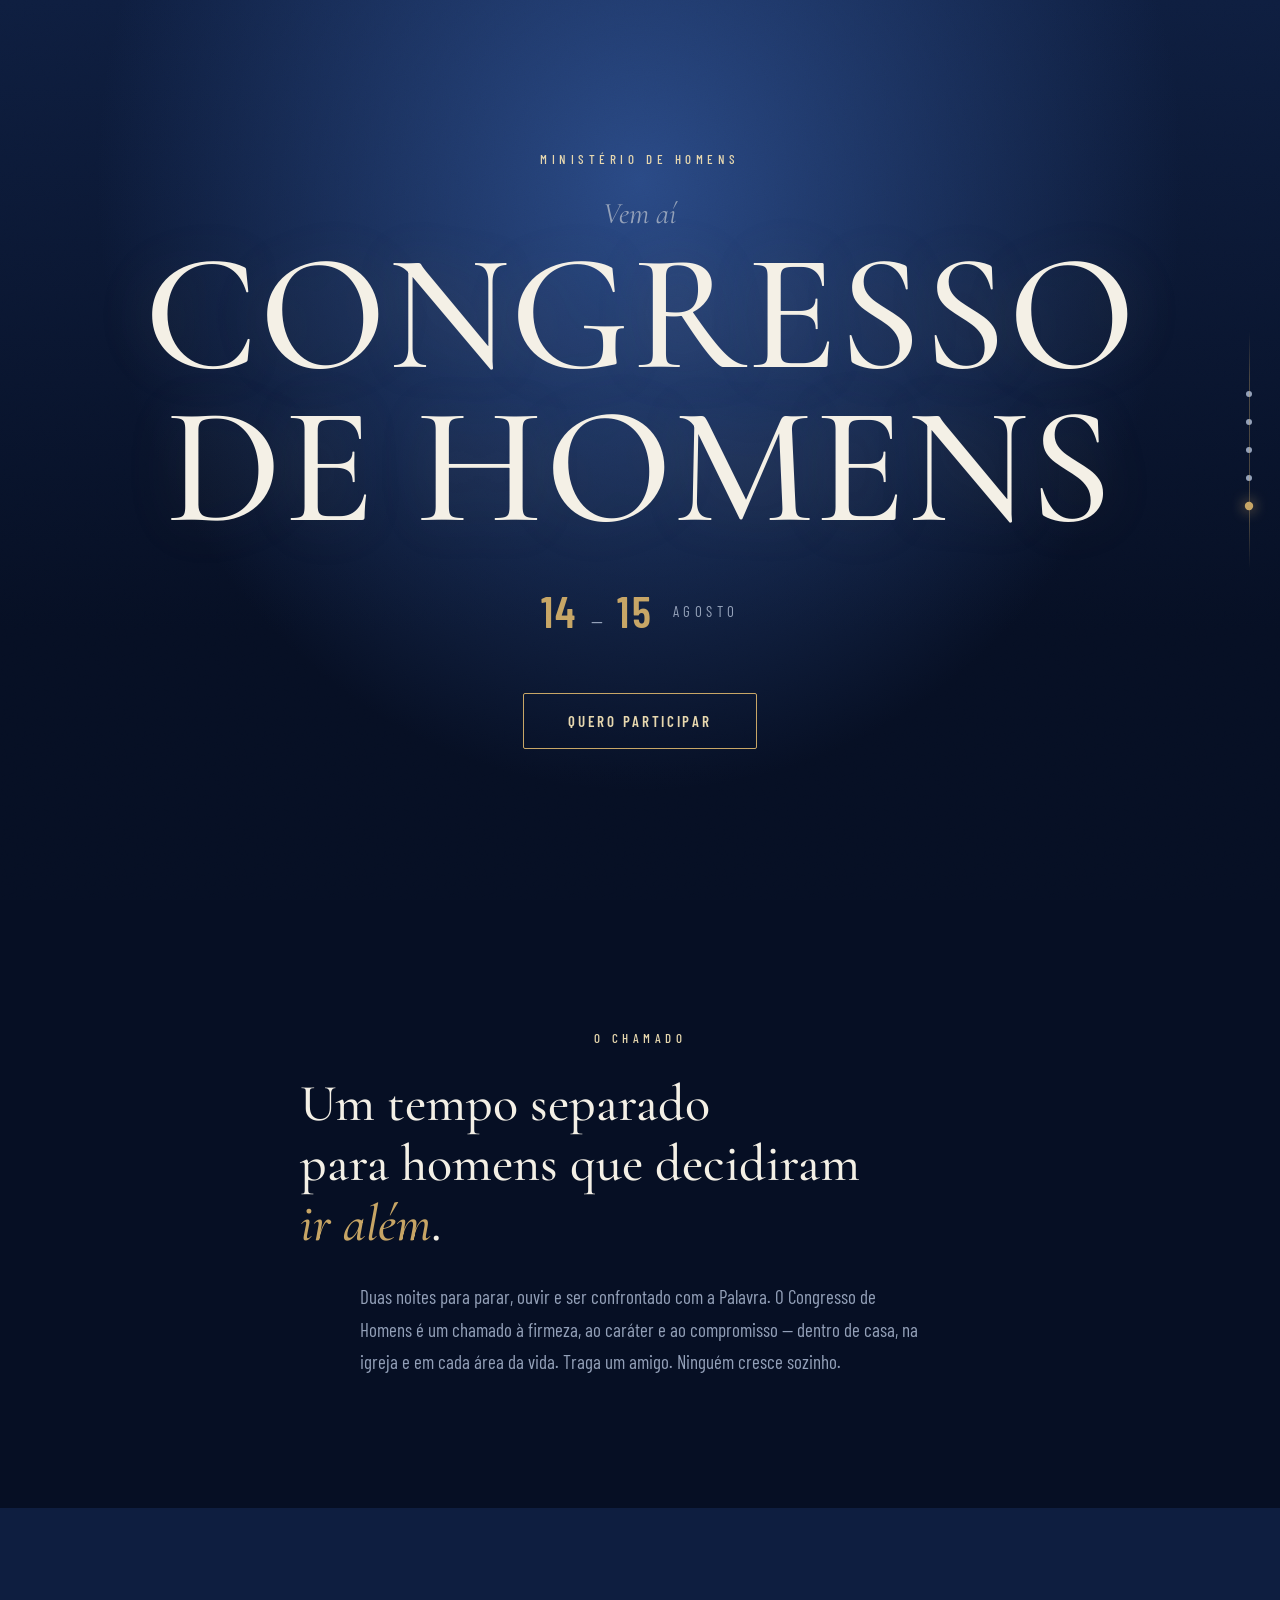
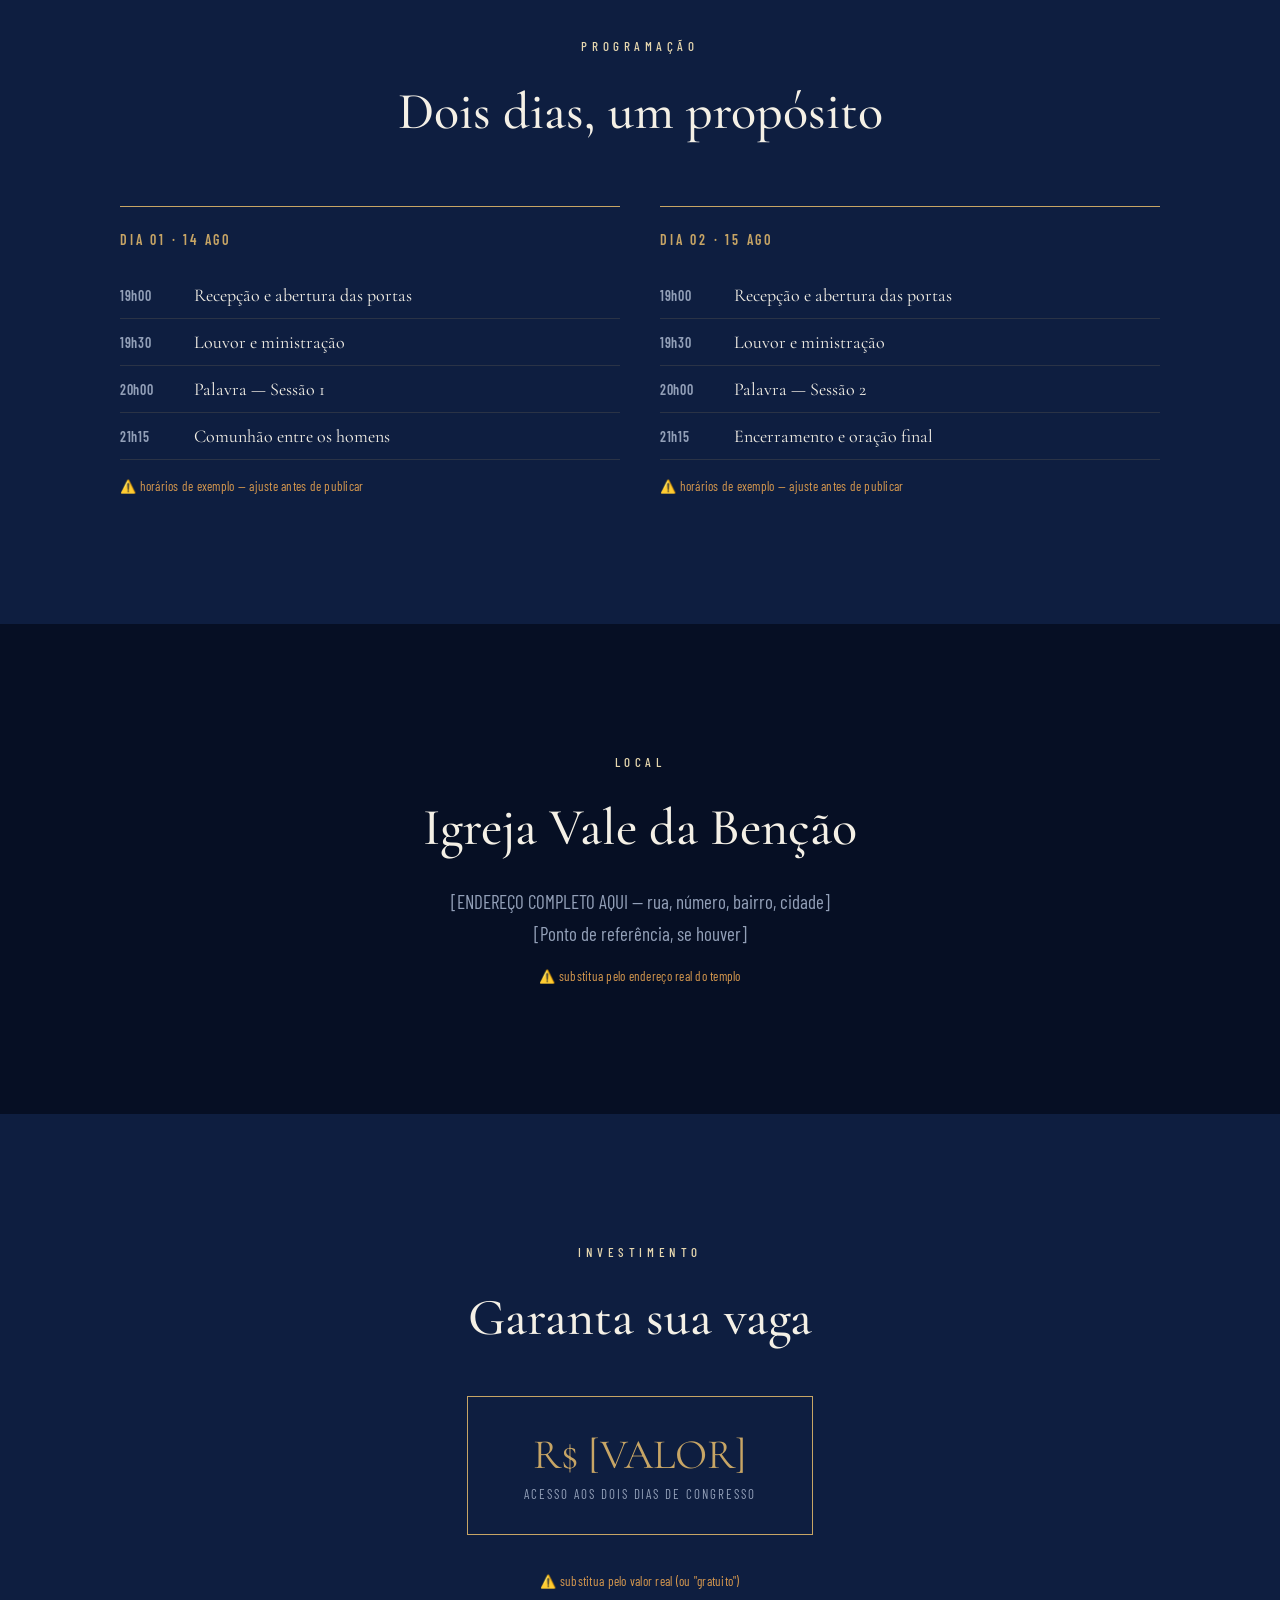
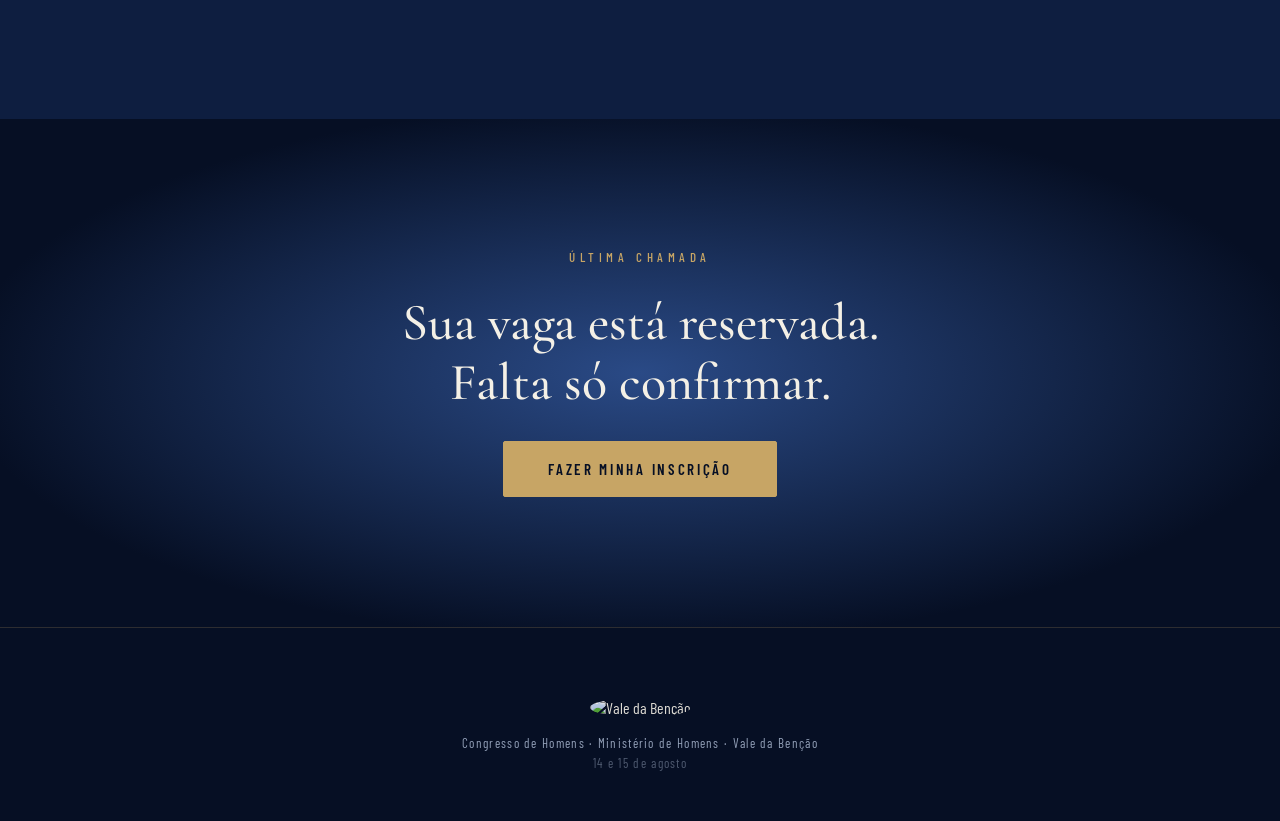
==== index.html @ 640300c9 "Add files via upload" ====
<!DOCTYPE html>
<html lang="pt-BR">
<head>
<meta charset="UTF-8">
<meta name="viewport" content="width=device-width, initial-scale=1.0">
<title>Congresso de Homens — 14 e 15 de agosto | Vale da Benção</title>
<meta name="description" content="Congresso de Homens do Ministério de Homens da Vale da Benção. 14 e 15 de agosto. Inscreva-se.">

<link rel="preconnect" href="https://fonts.googleapis.com">
<link rel="preconnect" href="https://fonts.gstatic.com" crossorigin>
<link href="https://fonts.googleapis.com/css2?family=Cormorant+Garamond:ital,wght@0,400;0,500;0,600;1,400&family=Barlow+Condensed:wght@400;500;600;700&display=swap" rel="stylesheet">

<link rel="stylesheet" href="styles.css">
</head>
<body>

<div class="grain"></div>
<div class="rail" aria-hidden="true">
  <span class="rail-line"></span>
  <span class="rail-dot" data-target="sobre"></span>
  <span class="rail-dot" data-target="programacao"></span>
  <span class="rail-dot" data-target="local"></span>
  <span class="rail-dot" data-target="investimento"></span>
  <span class="rail-dot" data-target="inscricao"></span>
</div>

<!-- HERO -->
<header class="hero" id="topo">
  <div class="hero-inner">
    <p class="eyebrow">Ministério de Homens</p>
    <p class="script">Vem aí</p>
    <h1 class="titan">CONGRESSO<br>DE HOMENS</h1>
    <div class="dateline">
      <span class="date-num">14</span>
      <span class="date-sep">—</span>
      <span class="date-num">15</span>
      <span class="date-month">AGOSTO</span>
    </div>
    <a href="#inscricao" class="btn-ghost">Quero participar</a>
  </div>
  <div class="hero-fade"></div>
</header>

<!-- SOBRE -->
<section class="section" id="sobre">
  <div class="wrap narrow">
    <p class="eyebrow center">O chamado</p>
    <h2 class="serif-h">Um tempo separado<br>para homens que decidiram<br><em>ir além</em>.</h2>
    <p class="lead">
      Duas noites para parar, ouvir e ser confrontado com a Palavra.
      O Congresso de Homens é um chamado à firmeza, ao caráter e ao
      compromisso — dentro de casa, na igreja e em cada área da vida.
      Traga um amigo. Ninguém cresce sozinho.
    </p>
  </div>
</section>

<!-- PROGRAMAÇÃO -->
<section class="section alt" id="programacao">
  <div class="wrap">
    <p class="eyebrow center">Programação</p>
    <h2 class="serif-h center">Dois dias, um propósito</h2>

    <div class="days">
      <div class="day-card">
        <span class="day-tag">DIA 01 · 14 AGO</span>
        <ul class="schedule">
          <li><span>19h00</span>Recepção e abertura das portas</li>
          <li><span>19h30</span>Louvor e ministração</li>
          <li><span>20h00</span>Palavra — Sessão 1</li>
          <li><span>21h15</span>Comunhão entre os homens</li>
        </ul>
        <p class="placeholder-flag">⚠️ horários de exemplo — ajuste antes de publicar</p>
      </div>

      <div class="day-card">
        <span class="day-tag">DIA 02 · 15 AGO</span>
        <ul class="schedule">
          <li><span>19h00</span>Recepção e abertura das portas</li>
          <li><span>19h30</span>Louvor e ministração</li>
          <li><span>20h00</span>Palavra — Sessão 2</li>
          <li><span>21h15</span>Encerramento e oração final</li>
        </ul>
        <p class="placeholder-flag">⚠️ horários de exemplo — ajuste antes de publicar</p>
      </div>
    </div>
  </div>
</section>

<!-- LOCAL -->
<section class="section" id="local">
  <div class="wrap narrow center">
    <p class="eyebrow center">Local</p>
    <h2 class="serif-h center">Igreja Vale da Benção</h2>
    <p class="lead center">
      [ENDEREÇO COMPLETO AQUI — rua, número, bairro, cidade]<br>
      [Ponto de referência, se houver]
    </p>
    <p class="placeholder-flag center">⚠️ substitua pelo endereço real do templo</p>
  </div>
</section>

<!-- INVESTIMENTO -->
<section class="section alt" id="investimento">
  <div class="wrap narrow center">
    <p class="eyebrow center">Investimento</p>
    <h2 class="serif-h center">Garanta sua vaga</h2>
    <div class="price-card">
      <span class="price">R$ [VALOR]</span>
      <span class="price-note">acesso aos dois dias de congresso</span>
    </div>
    <p class="placeholder-flag center">⚠️ substitua pelo valor real (ou "gratuito")</p>
  </div>
</section>

<!-- INSCRIÇÃO -->
<section class="section cta" id="inscricao">
  <div class="wrap narrow center">
    <p class="eyebrow center light">Última chamada</p>
    <h2 class="serif-h light center">Sua vaga está reservada.<br>Falta só confirmar.</h2>
    <a href="https://docs.google.com/forms/d/e/1FAIpQLScHVY5ME49cY6dJVmEoPDkvX3H0ZvLc5FKTRYEWY2azGnG7mQ/viewform"
       target="_blank" rel="noopener" class="btn-solid">
      Fazer minha inscrição
    </a>
  </div>
</section>

<footer class="footer">
  <img src="assets/logo-capa.jpg" alt="Vale da Benção" class="footer-logo">
  <p>Congresso de Homens · Ministério de Homens · Vale da Benção</p>
  <p class="muted">14 e 15 de agosto</p>
</footer>

<script src="script.js"></script>
</body>
</html>
---- styles.css ----
:root {
  --navy-deep: #060f24;
  --navy-mid: #0e1e40;
  --navy-light: #16305c;
  --navy-glow: #2a4a86;
  --gold: #c7a565;
  --gold-soft: #e6d7ae;
  --paper: #f4f0e6;
  --steel: #93a0b8;
  --serif: 'Cormorant Garamond', serif;
  --sans: 'Barlow Condensed', sans-serif;
}

* { margin: 0; padding: 0; box-sizing: border-box; }

html { scroll-behavior: smooth; }

body {
  background: var(--navy-deep);
  color: var(--paper);
  font-family: var(--sans);
  overflow-x: hidden;
}

/* film grain overlay, matches the brand poster texture */
.grain {
  position: fixed;
  inset: 0;
  pointer-events: none;
  z-index: 50;
  opacity: 0.05;
  background-image: url("data:image/svg+xml,%3Csvg xmlns='http://www.w3.org/2000/svg' width='120' height='120'%3E%3Cfilter id='n'%3E%3CfeTurbulence type='fractalNoise' baseFrequency='0.9' numOctaves='2' stitchTiles='stitch'/%3E%3C/filter%3E%3Crect width='100%25' height='100%25' filter='url(%23n)'/%3E%3C/svg%3E");
  mix-blend-mode: overlay;
}

/* signature element: the gold rail — a thread that runs the length of the
   page, marking each stop the way a program marks a night's events */
.rail {
  position: fixed;
  right: 28px;
  top: 50%;
  transform: translateY(-50%);
  z-index: 40;
  display: flex;
  flex-direction: column;
  align-items: center;
  gap: 22px;
}
.rail-line {
  position: absolute;
  top: -60px;
  bottom: -60px;
  width: 1px;
  background: linear-gradient(to bottom, transparent, var(--gold) 20%, var(--gold) 80%, transparent);
  opacity: 0.35;
}
.rail-dot {
  width: 6px;
  height: 6px;
  border-radius: 50%;
  background: var(--steel);
  cursor: pointer;
  transition: all .4s ease;
}
.rail-dot:hover, .rail-dot.active {
  background: var(--gold);
  box-shadow: 0 0 10px var(--gold);
  transform: scale(1.4);
}
@media (max-width: 720px) { .rail { display: none; } }

/* ---------- HERO ---------- */
.hero {
  min-height: 100svh;
  display: flex;
  align-items: center;
  justify-content: center;
  text-align: center;
  position: relative;
  background:
    radial-gradient(ellipse at 50% 20%, var(--navy-glow) 0%, transparent 60%),
    linear-gradient(180deg, var(--navy-mid) 0%, var(--navy-deep) 70%);
}
.hero-inner { position: relative; z-index: 2; padding: 0 24px; }

.eyebrow {
  font-family: var(--sans);
  font-weight: 500;
  font-size: 13px;
  letter-spacing: 0.35em;
  text-transform: uppercase;
  color: var(--gold-soft);
  margin-bottom: 28px;
}
.eyebrow.center { text-align: center; }
.eyebrow.light { color: var(--gold); }

.script {
  font-family: var(--serif);
  font-style: italic;
  font-weight: 400;
  font-size: clamp(22px, 3vw, 30px);
  color: var(--steel);
  margin-bottom: 6px;
}

.titan {
  font-family: var(--serif);
  font-weight: 500;
  font-size: clamp(56px, 13vw, 168px);
  line-height: 0.92;
  letter-spacing: 0.01em;
  color: var(--paper);
  text-shadow: 0 0 60px rgba(199,165,101,0.15);
  margin-bottom: 40px;
}

.dateline {
  display: flex;
  align-items: baseline;
  justify-content: center;
  gap: 14px;
  margin-bottom: 56px;
  font-family: var(--sans);
}
.date-num {
  font-size: clamp(30px, 5vw, 44px);
  font-weight: 600;
  color: var(--gold);
  letter-spacing: 0.05em;
}
.date-sep { color: var(--steel); font-size: 20px; }
.date-month {
  font-size: 15px;
  letter-spacing: 0.3em;
  color: var(--steel);
  margin-left: 6px;
  align-self: center;
}

.btn-ghost, .btn-solid {
  display: inline-block;
  font-family: var(--sans);
  font-weight: 600;
  font-size: 15px;
  letter-spacing: 0.18em;
  text-transform: uppercase;
  text-decoration: none;
  padding: 18px 44px;
  border-radius: 2px;
  transition: all .35s ease;
}
.btn-ghost {
  color: var(--gold-soft);
  border: 1px solid var(--gold);
  background: transparent;
}
.btn-ghost:hover { background: var(--gold); color: var(--navy-deep); }

.btn-solid {
  background: var(--gold);
  color: var(--navy-deep);
  border: 1px solid var(--gold);
}
.btn-solid:hover {
  background: transparent;
  color: var(--gold-soft);
}

.hero-fade {
  position: absolute;
  bottom: 0; left: 0; right: 0;
  height: 140px;
  background: linear-gradient(to bottom, transparent, var(--navy-deep));
}

/* ---------- SECTIONS ---------- */
.section {
  padding: 130px 24px;
  position: relative;
}
.section.alt { background: var(--navy-mid); }

.wrap { max-width: 1040px; margin: 0 auto; }
.wrap.narrow { max-width: 680px; }
.center { text-align: center; }

.serif-h {
  font-family: var(--serif);
  font-weight: 500;
  font-size: clamp(32px, 5vw, 52px);
  line-height: 1.15;
  margin-bottom: 28px;
  color: var(--paper);
}
.serif-h em { color: var(--gold); font-style: italic; }
.serif-h.light { color: var(--paper); }

.lead {
  font-family: var(--sans);
  font-weight: 400;
  font-size: 19px;
  line-height: 1.7;
  color: var(--steel);
  max-width: 560px;
  margin: 0 auto;
}

/* schedule / days */
.days {
  display: grid;
  grid-template-columns: 1fr 1fr;
  gap: 40px;
  margin-top: 64px;
}
@media (max-width: 720px) { .days { grid-template-columns: 1fr; } }

.day-card {
  border-top: 1px solid var(--gold);
  padding-top: 24px;
}
.day-tag {
  font-family: var(--sans);
  font-weight: 600;
  font-size: 14px;
  letter-spacing: 0.2em;
  color: var(--gold);
  display: block;
  margin-bottom: 24px;
}
.schedule { list-style: none; }
.schedule li {
  display: flex;
  gap: 18px;
  font-family: var(--serif);
  font-size: 18px;
  color: var(--paper);
  padding: 12px 0;
  border-bottom: 1px solid rgba(199,165,101,0.15);
}
.schedule li span {
  font-family: var(--sans);
  font-weight: 600;
  color: var(--steel);
  min-width: 56px;
  font-size: 14px;
  letter-spacing: 0.05em;
  padding-top: 3px;
}

.placeholder-flag {
  font-family: var(--sans);
  font-size: 13px;
  color: #d99a4e;
  margin-top: 18px;
  letter-spacing: 0.02em;
}

/* investimento */
.price-card {
  display: inline-flex;
  flex-direction: column;
  align-items: center;
  gap: 6px;
  margin: 20px 0;
  padding: 32px 56px;
  border: 1px solid var(--gold);
}
.price {
  font-family: var(--serif);
  font-size: 42px;
  color: var(--gold);
}
.price-note {
  font-family: var(--sans);
  font-size: 13px;
  letter-spacing: 0.15em;
  text-transform: uppercase;
  color: var(--steel);
}

/* cta */
.section.cta {
  background: radial-gradient(ellipse at 50% 50%, var(--navy-glow) 0%, var(--navy-deep) 75%);
}

/* footer */
.footer {
  text-align: center;
  padding: 70px 24px 50px;
  background: var(--navy-deep);
  border-top: 1px solid rgba(199,165,101,0.2);
}
.footer-logo {
  width: 46px;
  height: 46px;
  object-fit: cover;
  border-radius: 50%;
  margin-bottom: 18px;
  opacity: 0.9;
}
.footer p {
  font-family: var(--sans);
  font-size: 13px;
  letter-spacing: 0.1em;
  color: var(--steel);
}
.footer .muted { color: #4f5a70; margin-top: 4px; }

/* reduced motion */
@media (prefers-reduced-motion: reduce) {
  html { scroll-behavior: auto; }
}
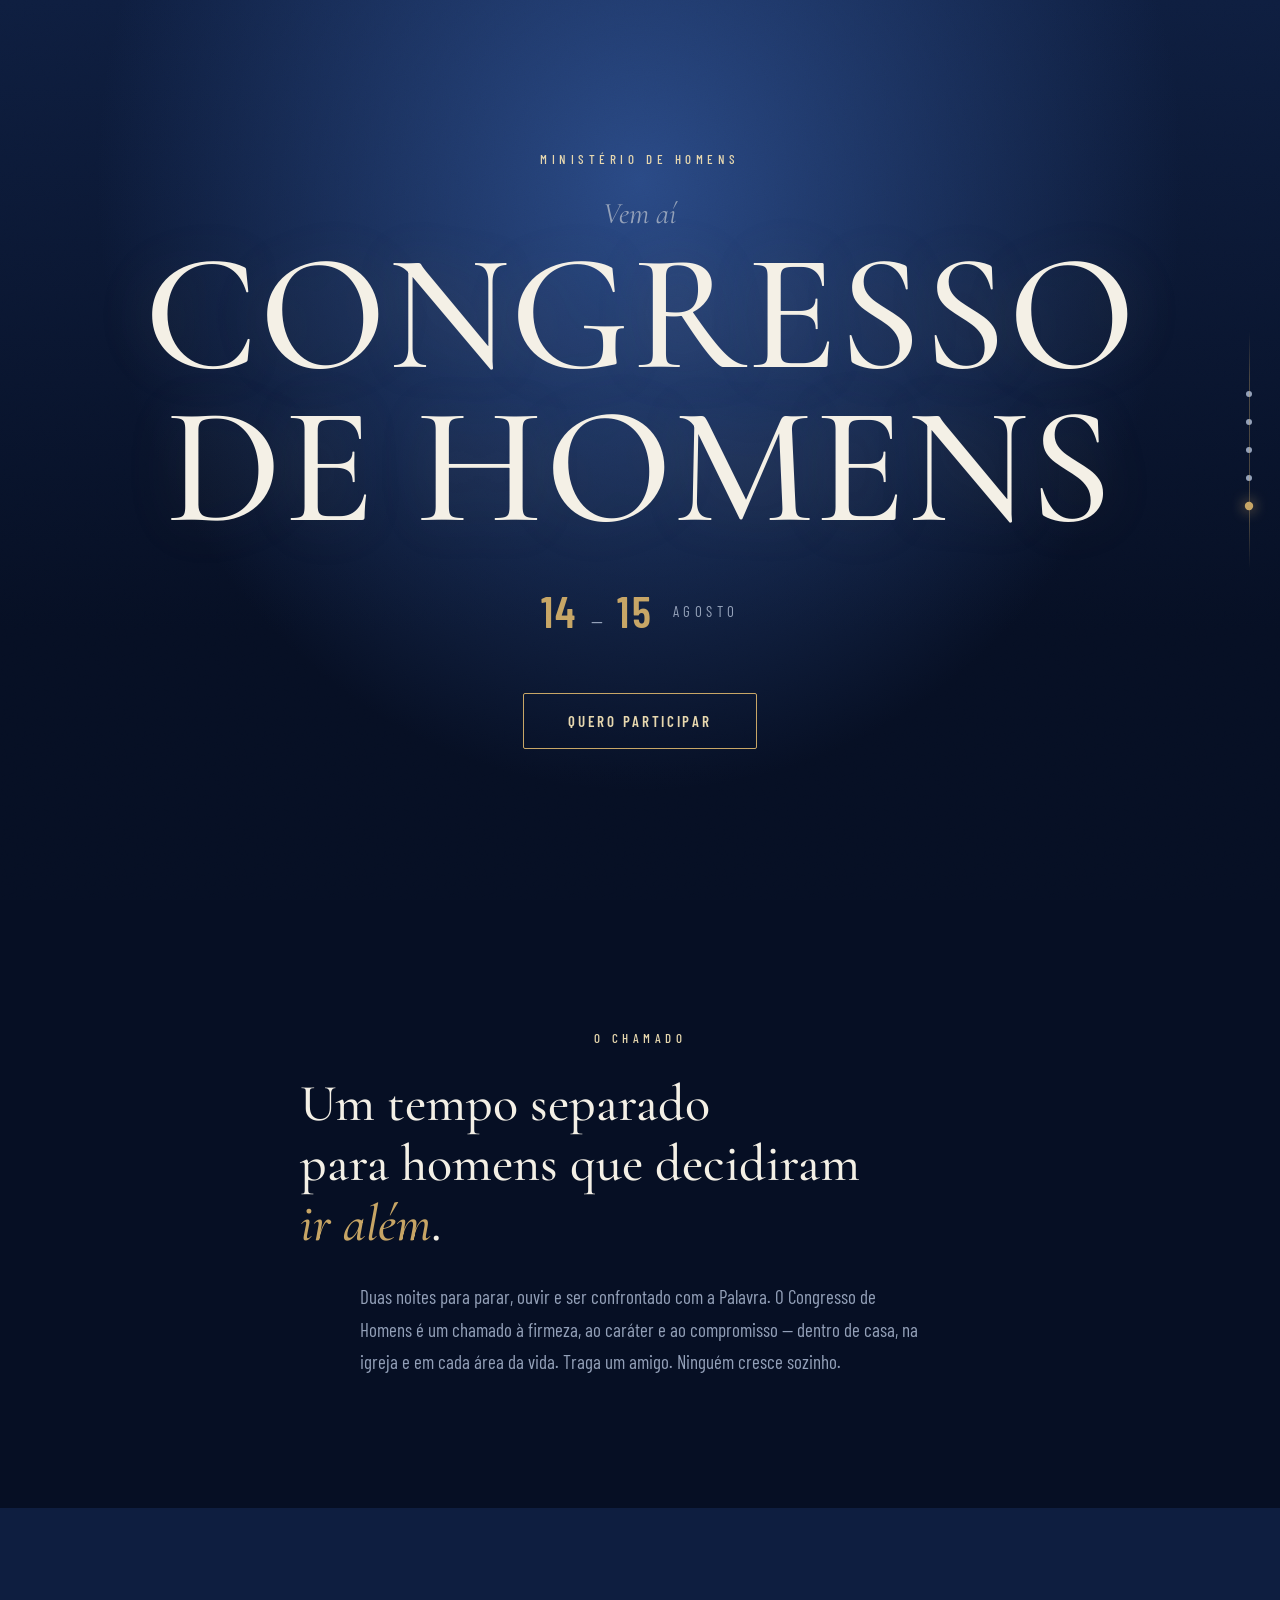
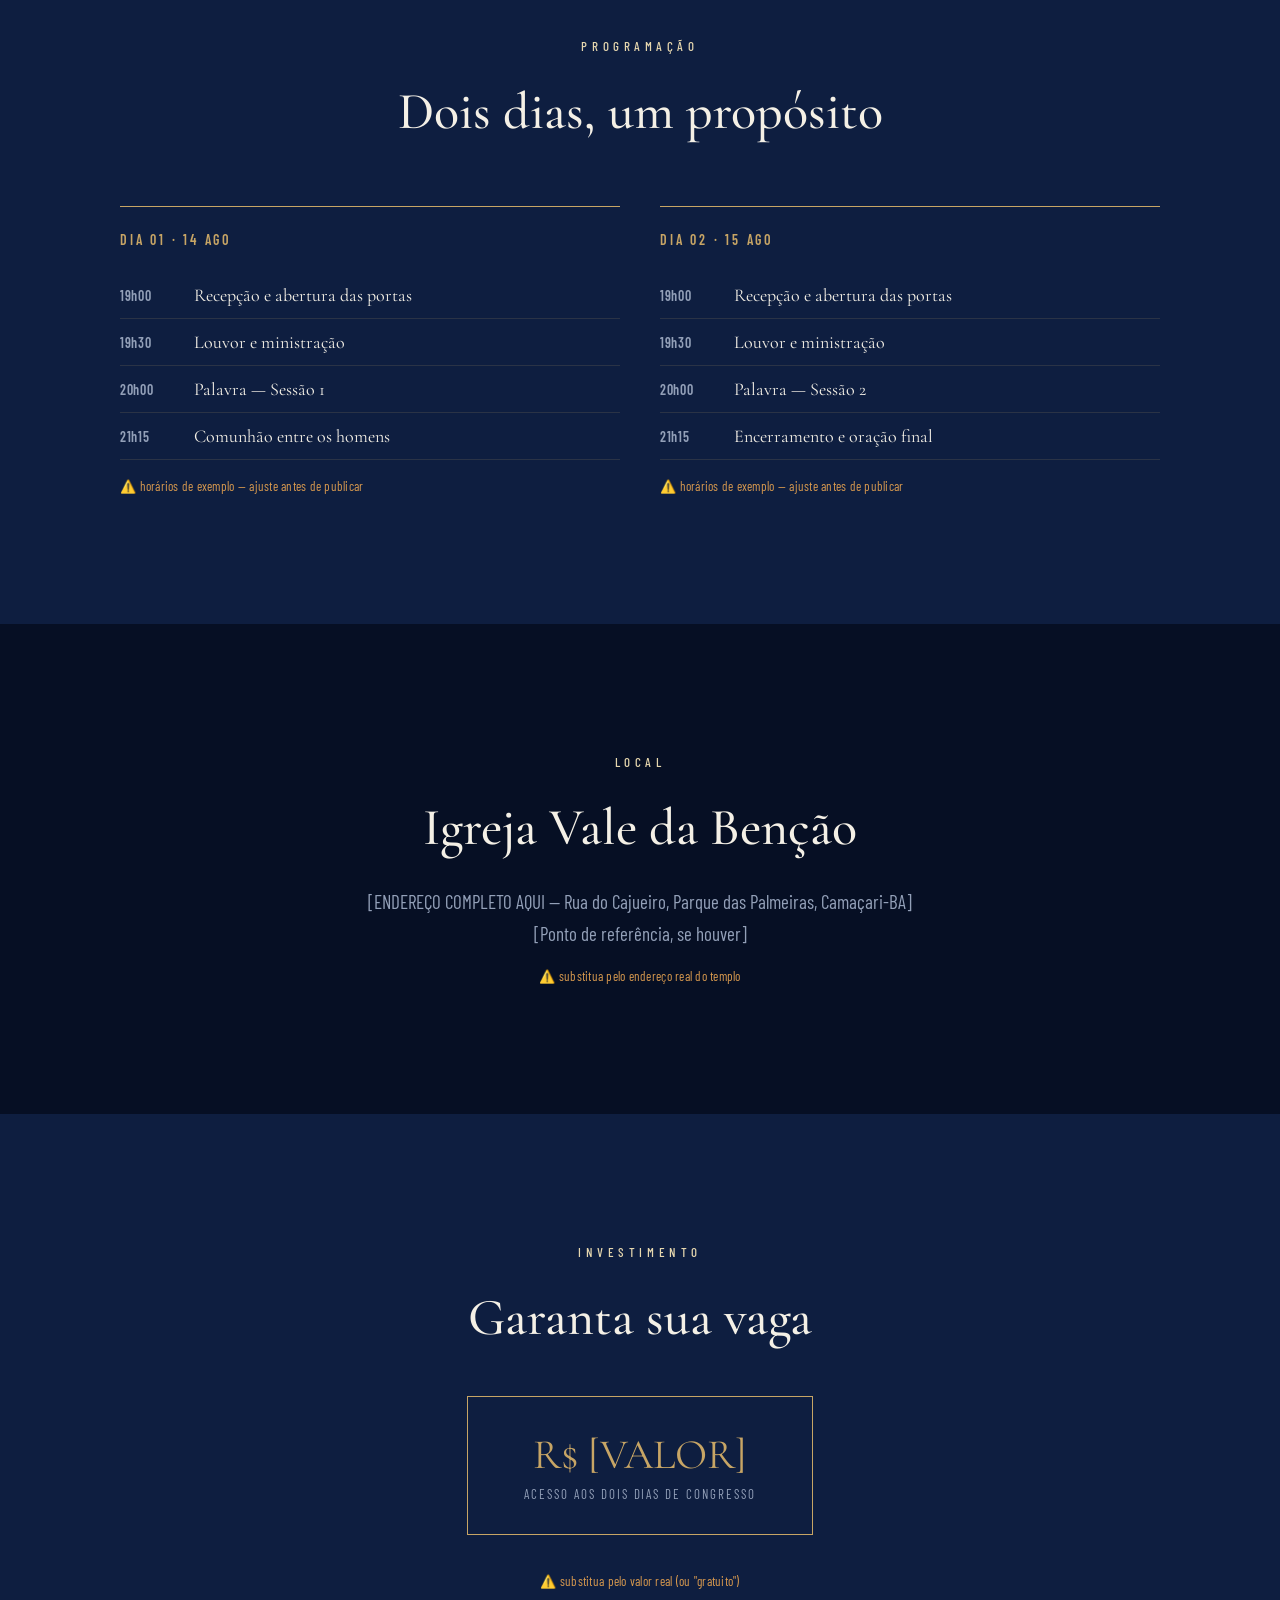
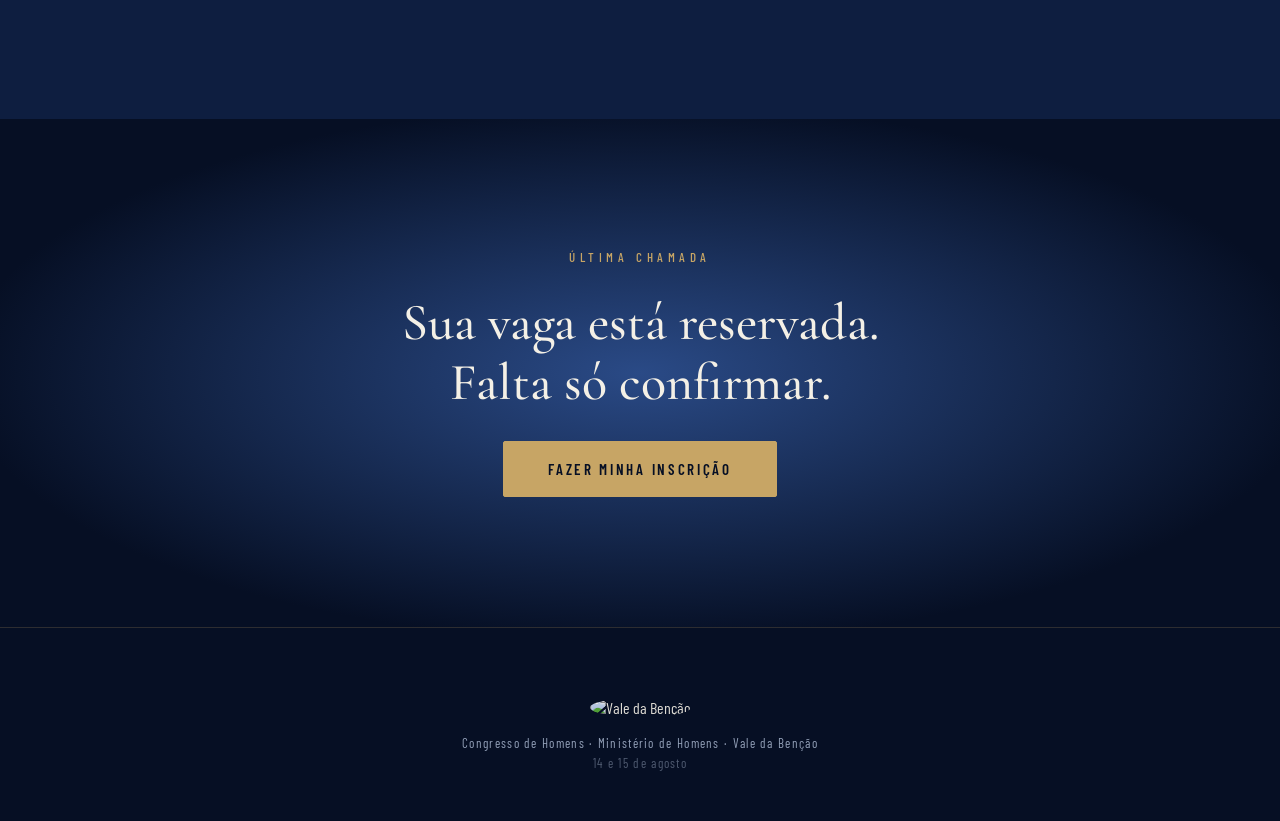
==== commit 52ed1370: "Replace placeholder address with actual location" ====
--- a/index.html
+++ b/index.html
@@ -93,7 +93,7 @@
     <p class="eyebrow center">Local</p>
     <h2 class="serif-h center">Igreja Vale da Benção</h2>
     <p class="lead center">
-      [ENDEREÇO COMPLETO AQUI — rua, número, bairro, cidade]<br>
+      [ENDEREÇO COMPLETO AQUI — Rua do Cajueiro, Parque das Palmeiras, Camaçari-BA]<br>
       [Ponto de referência, se houver]
     </p>
     <p class="placeholder-flag center">⚠️ substitua pelo endereço real do templo</p>
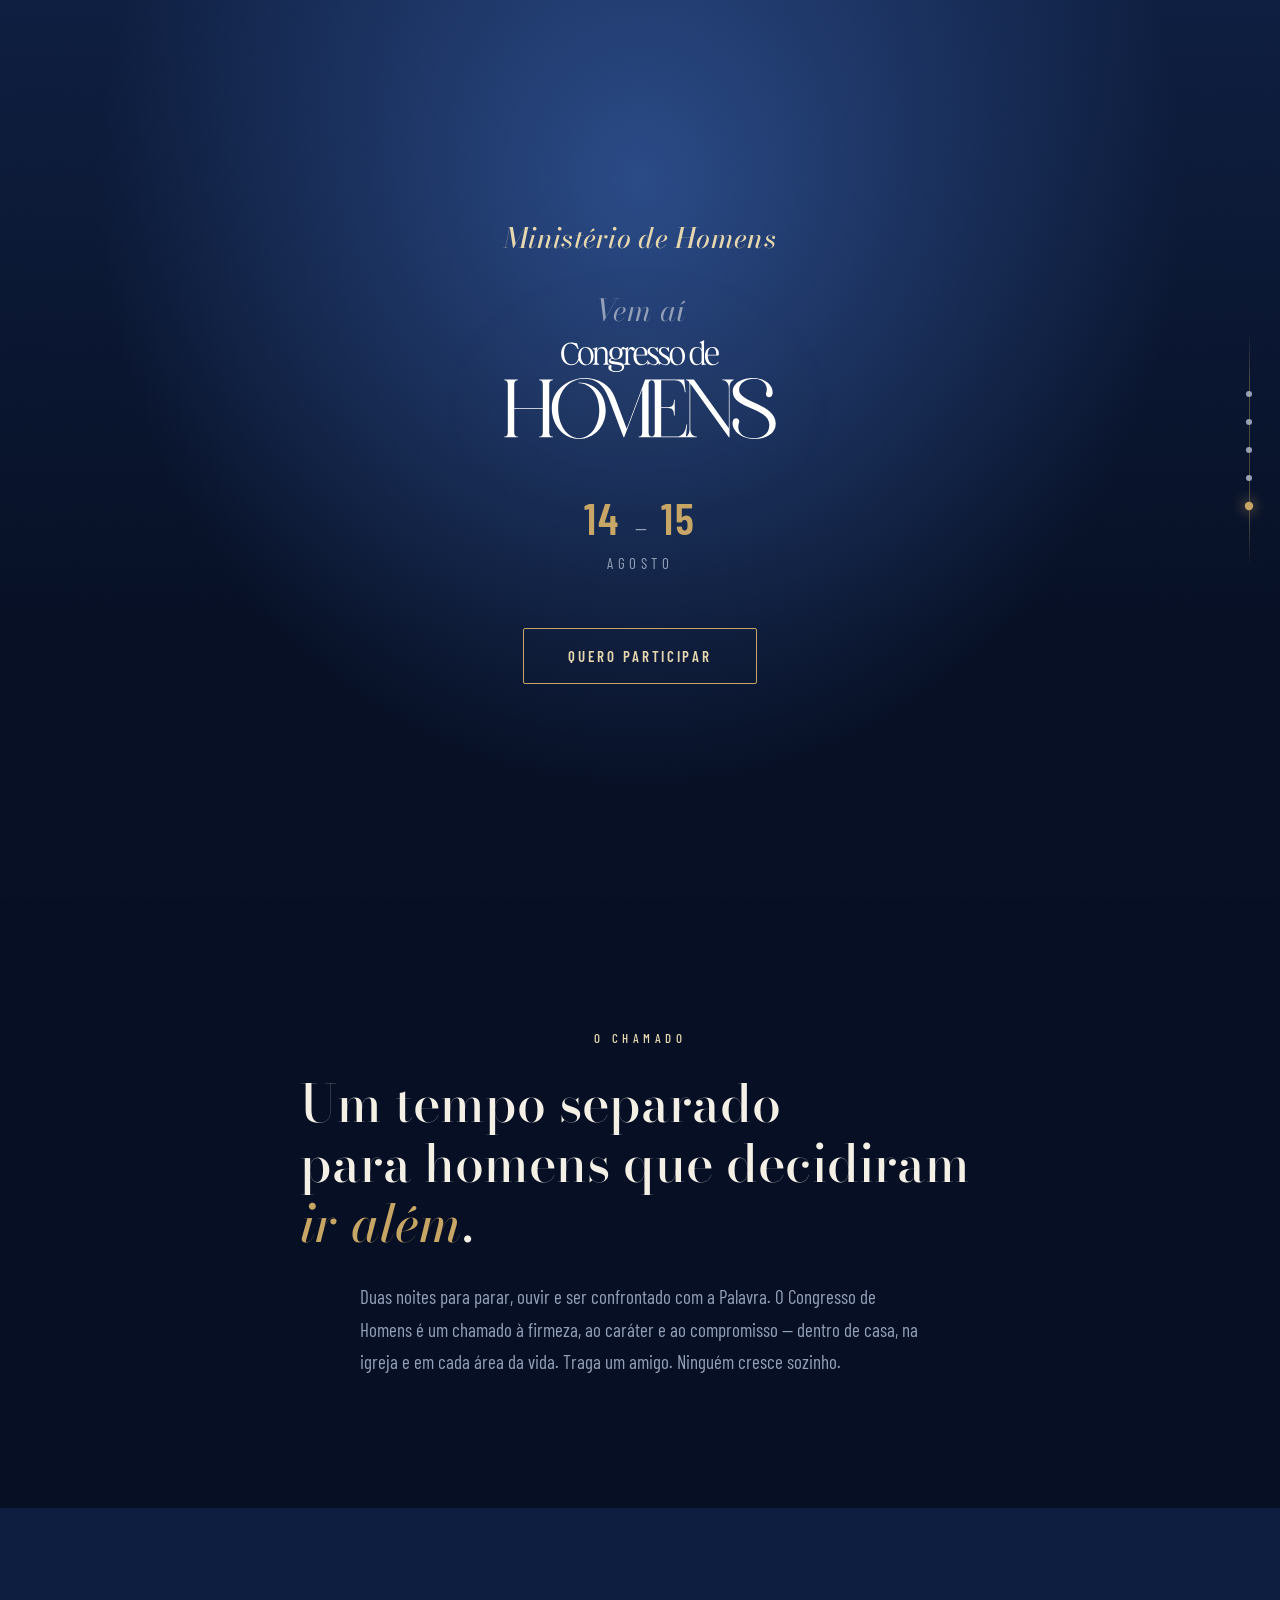
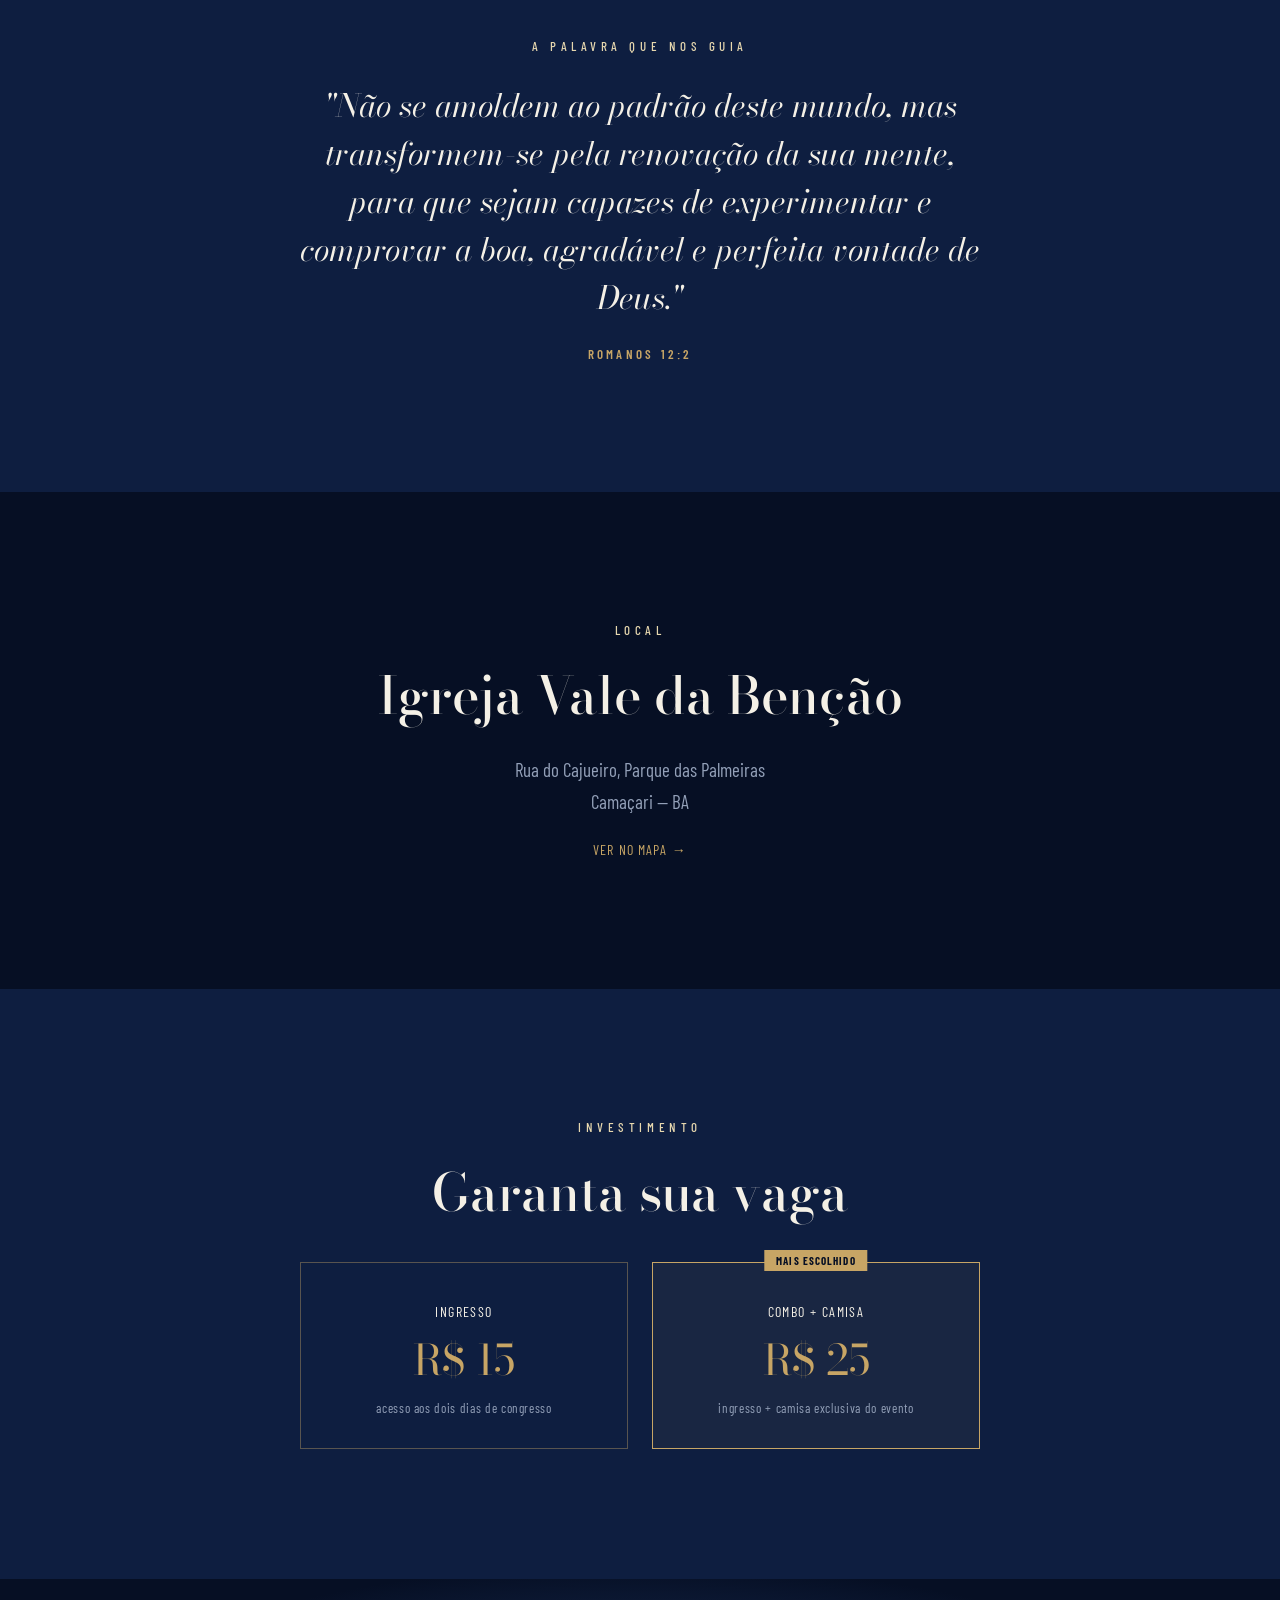
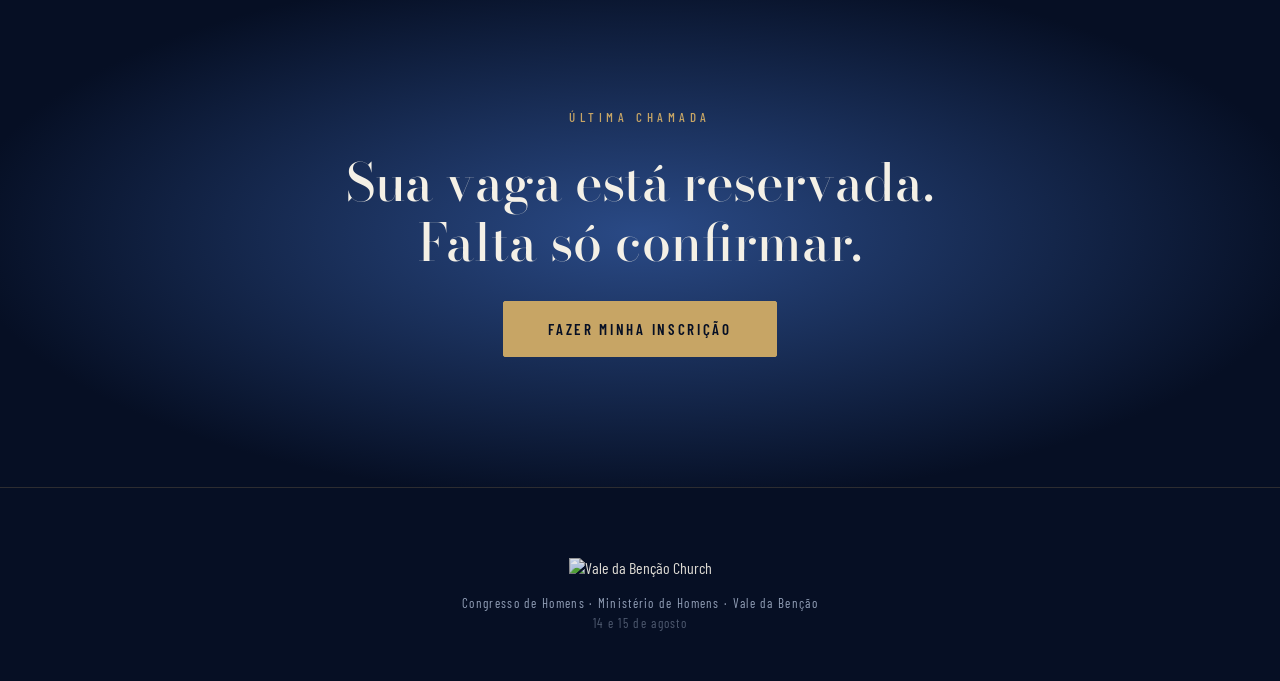
==== commit ffc4dbad: "Add files via upload" ====
--- a/index.html
+++ b/index.html
@@ -8,7 +8,7 @@
 
 <link rel="preconnect" href="https://fonts.googleapis.com">
 <link rel="preconnect" href="https://fonts.gstatic.com" crossorigin>
-<link href="https://fonts.googleapis.com/css2?family=Cormorant+Garamond:ital,wght@0,400;0,500;0,600;1,400&family=Barlow+Condensed:wght@400;500;600;700&display=swap" rel="stylesheet">
+<link href="https://fonts.googleapis.com/css2?family=Bodoni+Moda:ital,wght@0,400;0,500;0,600;0,700;1,400;1,500&family=Barlow+Condensed:wght@400;500;600;700&display=swap" rel="stylesheet">
 
 <link rel="stylesheet" href="styles.css">
 </head>
@@ -18,7 +18,7 @@
 <div class="rail" aria-hidden="true">
   <span class="rail-line"></span>
   <span class="rail-dot" data-target="sobre"></span>
-  <span class="rail-dot" data-target="programacao"></span>
+  <span class="rail-dot" data-target="versiculo"></span>
   <span class="rail-dot" data-target="local"></span>
   <span class="rail-dot" data-target="investimento"></span>
   <span class="rail-dot" data-target="inscricao"></span>
@@ -29,11 +29,18 @@
   <div class="hero-inner">
     <p class="eyebrow">Ministério de Homens</p>
     <p class="script">Vem aí</p>
-    <h1 class="titan">CONGRESSO<br>DE HOMENS</h1>
+    <h1 class="hero-wordmark-wrap">
+      <svg class="hero-wordmark" viewBox="0 0 801 276" fill="none" xmlns="http://www.w3.org/2000/svg" role="img" aria-label="Congresso de Homens">
+        <path d="M216.648 70.0247C201.184 70.0247 189.913 57.7285 189.913 39.6569C189.913 23.262 199.414 9.66167 215.716 9.66167C221.492 9.66167 224.379 11.3384 229.782 11.3384C231.086 11.3384 231.645 11.2453 232.391 11.1521C233.788 16.4618 234.626 21.1195 236.862 26.5223H234.067C230.714 17.3002 222.889 11.711 214.971 11.711C206.867 11.711 197.738 17.3934 197.738 37.2349C197.738 56.0518 205.935 67.6027 218.138 67.6027C226.242 67.6027 232.856 62.3862 235.278 53.4435H238.166C236.023 61.4546 229.503 70.0247 216.648 70.0247ZM256.096 70.0247C245.011 70.0247 235.416 61.2683 235.416 45.805C235.416 29.7827 245.104 21.4921 255.816 21.4921C266.901 21.4921 276.589 30.1553 276.589 45.7118C276.589 61.7341 266.808 70.0247 256.096 70.0247ZM257.4 68.1616C264.293 68.1616 269.417 61.9204 269.417 47.9475C269.417 33.6019 263.362 23.3551 254.512 23.3551C247.712 23.3551 242.495 29.5964 242.495 43.5693C242.495 57.7285 248.643 68.1616 257.4 68.1616ZM274.442 69V67.2301C277.33 66.8575 279.659 65.926 279.659 61.7341V30.621C279.659 27.6402 277.889 27.1744 274.163 27.4539V25.684C279.007 25.0319 282.919 23.0757 285.062 21.3058C285.807 21.5852 286.273 22.051 286.552 22.8894L284.782 32.8567H285.155C285.714 30.0621 289.533 21.4921 299.966 21.4921C306.208 21.4921 313.939 24.5661 313.939 36.9554V61.7341C313.939 65.926 316.454 66.8575 319.249 67.2301V69C313.567 68.7205 307.884 68.7205 302.295 69V67.2301C305.09 66.6712 307.419 65.926 307.419 61.7341V37.2349C307.419 30.5279 303.599 25.4976 296.985 25.4976C290.372 25.4976 286.18 30.8074 286.18 37.2349V61.7341C286.18 65.926 288.695 66.6712 291.489 67.2301V69C285.807 68.7205 280.125 68.7205 274.442 69ZM336.64 88.3758C324.996 88.3758 315.96 84.1839 315.96 76.3591C315.96 72.7261 317.916 69.6521 321.084 69.6521C322.947 69.6521 324.717 70.3973 324.717 72.5398C324.717 74.3097 323.692 75.8002 323.692 78.129C323.692 82.7866 327.511 86.4196 336.733 86.4196C347.073 86.4196 352.569 82.0414 352.569 76.0796C352.569 70.7699 348.377 70.3041 337.385 68.3479L326.393 66.4849C319.686 65.367 316.892 62.1067 316.892 58.4737C316.892 53.9092 321.363 51.2078 326.952 51.7667C323.04 50.4626 318.568 45.5255 318.568 37.9801C318.568 29.6895 324.158 21.4921 336.174 21.4921C343.72 21.4921 347.725 24.9387 350.24 27.0812C350.52 24.1004 352.756 21.6784 355.83 21.6784C358.345 21.6784 359.649 23.1688 359.649 25.0319C359.649 26.6155 358.904 27.9196 357.506 27.9196C355.83 27.9196 355.178 27.0812 353.78 27.0812C351.917 27.0812 352.103 28.758 352.569 29.969C353.594 32.4841 354.153 34.9061 354.153 38.0733C354.153 47.4817 347.353 54.5613 336.454 54.5613C331.61 54.5613 329.374 53.164 326.3 53.164C322.947 53.164 322.108 54.5613 322.108 55.7723C322.108 57.8217 324.623 58.5669 325.928 58.9395L343.813 62.1067C353.408 63.6903 358.252 66.9506 358.252 74.0303C358.252 83.3455 348.936 88.3758 336.64 88.3758ZM336.361 52.8846C344.372 52.8846 346.607 44.594 346.607 37.7938C346.607 31.18 344.372 23.1688 336.361 23.1688C328.443 23.1688 326.207 31.18 326.207 37.7938C326.207 44.594 328.629 52.8846 336.361 52.8846ZM357.021 69V67.2301C359.722 66.8575 362.237 65.926 362.237 61.7341V30.621C362.237 27.6402 360.468 27.1744 356.741 27.4539V25.684C361.585 25.0319 365.684 22.9825 367.827 21.3058C368.572 21.5852 369.038 22.051 369.317 22.8894L366.988 33.1362H367.547C369.69 25.125 373.788 21.4921 379.191 21.4921C383.849 21.4921 386.737 24.2867 386.737 27.2676C386.737 29.3169 385.339 31.0868 383.197 31.0868C379.471 31.0868 378.819 26.4292 375.186 26.4292C370.714 26.4292 368.758 33.3225 368.758 37.5144V61.7341C368.758 65.926 372.019 66.8575 374.999 67.2301V69C368.758 68.7205 362.517 68.7205 357.021 69ZM406.466 67.5096C410.472 67.5096 415.595 65.8328 417.831 60.4299H419.973C417.831 65.8328 411.962 70.0247 403.765 70.0247C391.655 70.0247 383.085 61.082 383.085 45.8981C383.085 31.4594 390.63 21.4921 402.647 21.4921C411.683 21.4921 420.253 26.7086 420.253 38.4459C420.253 42.2652 419.321 44.3145 416.34 44.3145H390.63C391.096 58.1011 396.685 67.5096 406.466 67.5096ZM401.902 23.262C394.543 23.262 390.723 29.5964 390.63 42.3583H412.987C414.105 30.4347 409.913 23.262 401.902 23.262ZM438.033 69.8384C432.071 69.8384 428.158 66.3917 425.457 66.3917C423.687 66.3917 422.569 67.8822 422.569 69H420.613L419.775 56.7038H421.638C423.128 63.0382 431.419 67.789 437.287 67.789C442.131 67.789 445.298 64.9013 445.298 60.4299C445.298 55.0271 439.523 51.953 431.884 47.2022C425.643 43.4761 420.52 39.5637 420.52 33.043C420.52 26.5223 425.55 21.4921 433.095 21.4921C438.778 21.4921 441.013 24.1004 443.529 24.1004C444.553 24.1004 445.298 23.6346 445.671 22.3304H447.627L448.279 33.9746H446.416C444.181 27.2676 439.15 23.4483 434.027 23.4483C429.742 23.4483 426.482 26.1497 426.482 30.621C426.482 34.8129 429.369 37.7007 435.983 41.3336C441.666 44.3145 451.167 49.0653 451.167 57.9148C451.167 65.367 444.74 69.8384 438.033 69.8384ZM467.991 69.8384C462.029 69.8384 458.116 66.3917 455.415 66.3917C453.645 66.3917 452.527 67.8822 452.527 69H450.571L449.733 56.7038H451.596C453.086 63.0382 461.377 67.789 467.245 67.789C472.089 67.789 475.257 64.9013 475.257 60.4299C475.257 55.0271 469.481 51.953 461.843 47.2022C455.601 43.4761 450.478 39.5637 450.478 33.043C450.478 26.5223 455.508 21.4921 463.054 21.4921C468.736 21.4921 470.972 24.1004 473.487 24.1004C474.511 24.1004 475.257 23.6346 475.629 22.3304H477.585L478.237 33.9746H476.374C474.139 27.2676 469.108 23.4483 463.985 23.4483C459.7 23.4483 456.44 26.1497 456.44 30.621C456.44 34.8129 459.327 37.7007 465.941 41.3336C471.624 44.3145 481.125 49.0653 481.125 57.9148C481.125 65.367 474.698 69.8384 467.991 69.8384ZM500.371 70.0247C489.285 70.0247 479.691 61.2683 479.691 45.805C479.691 29.7827 489.379 21.4921 500.091 21.4921C511.176 21.4921 520.864 30.1553 520.864 45.7118C520.864 61.7341 511.083 70.0247 500.371 70.0247ZM501.675 68.1616C508.568 68.1616 513.692 61.9204 513.692 47.9475C513.692 33.6019 507.637 23.3551 498.787 23.3551C491.987 23.3551 486.77 29.5964 486.77 43.5693C486.77 57.7285 492.918 68.1616 501.675 68.1616ZM566.129 70.0247C565.476 69.7452 564.918 69.2795 564.918 68.4411L566.222 62.1998H565.756C564.359 64.9944 559.515 70.0247 551.504 70.0247C540.512 70.0247 532.966 60.5231 532.966 45.6186C532.966 29.969 541.164 21.4921 551.969 21.4921C557.745 21.4921 562.589 24.0072 565.011 27.3607V16.0892C565.011 11.9905 563.055 9.56852 559.794 9.56852V7.79862C564.265 7.0534 567.433 5.4698 570.507 3.42043C571.252 3.69989 571.811 4.16566 572.09 5.00403C571.531 6.86709 571.531 10.4069 571.531 16.0892V60.6162C571.531 65.4602 573.301 66.4849 576.748 67.2301V69C572.277 69 569.762 69 566.129 70.0247ZM554.205 67.3232C560.726 67.3232 565.011 62.0135 565.011 56.9833V32.391C563.148 26.5223 558.676 23.5414 553.739 23.5414C546.753 23.5414 540.139 29.969 540.139 43.9419C540.139 55.1202 544.331 67.3232 554.205 67.3232ZM597.313 67.5096C601.318 67.5096 606.442 65.8328 608.678 60.4299H610.82C608.678 65.8328 602.809 70.0247 594.611 70.0247C582.502 70.0247 573.932 61.082 573.932 45.8981C573.932 31.4594 581.477 21.4921 593.494 21.4921C602.529 21.4921 611.1 26.7086 611.1 38.4459C611.1 42.2652 610.168 44.3145 607.187 44.3145H581.477C581.943 58.1011 587.532 67.5096 597.313 67.5096ZM592.748 23.262C585.389 23.262 581.57 29.5964 581.477 42.3583H603.834C604.951 30.4347 600.76 23.262 592.748 23.262Z" fill="white"/>
+        <path d="M74.2313 262.687L37.9635 262.465V260.685C42.8585 260.685 47.5311 258.237 47.5311 249.56V121.399C47.5311 112.721 42.8585 110.274 37.9635 110.274V108.271C48.1986 108.271 63.5512 108.271 74.2313 108.271V110.274C69.3363 110.274 64.6637 112.721 64.6637 121.399V184.367H140.982V121.399C140.982 112.721 136.309 110.274 131.414 110.274V108.271C141.872 108.271 157.002 108.271 167.905 108.271V110.274C162.787 110.274 158.115 112.721 158.115 121.399V249.56C158.115 258.237 162.787 260.685 167.905 260.685V262.687C155.222 262.687 144.542 262.687 131.414 262.687V260.685C136.309 260.685 140.982 258.237 140.982 249.56V186.369H64.6637V249.56C64.6637 258.237 69.3363 260.685 74.2313 260.685V262.687ZM433.266 110.274C428.148 110.274 423.476 112.721 423.476 121.399V249.56C423.476 258.237 428.148 260.685 433.266 260.685V262.687H396.776V260.685C401.671 260.685 406.343 258.237 406.343 249.56V134.749L358.283 262.687H356.503V262.465V262.687L317.565 159.224C302.212 120.064 283.077 106.046 250.369 106.046C216.994 106.046 182.061 133.191 182.061 185.479C182.061 229.312 206.537 264.69 236.797 264.69C267.057 264.69 291.755 233.762 291.755 189.929C291.755 146.096 267.057 117.839 236.797 117.839V115.836C276.625 115.836 308.887 144.984 308.887 189.929C308.887 234.875 276.625 266.692 236.797 266.692C196.969 266.692 164.929 230.202 164.929 185.479C164.929 126.739 221.667 104.043 250.369 104.043C289.975 104.043 321.125 122.511 333.363 155.441L364.958 239.77L414.353 108.271H433.266V110.274ZM457.006 262.687V262.465H430.306V260.685C435.201 260.685 439.873 258.237 439.873 249.56V121.399C439.873 112.721 435.201 110.274 430.306 110.274V108.271H518.639L522.422 142.314H520.419C518.194 121.621 509.516 110.274 493.274 110.274H457.006V182.364H475.474C488.824 182.364 491.271 173.687 491.271 162.339H493.274V204.392H491.271C491.271 193.267 488.824 184.367 475.474 184.367H457.006V260.685H497.279C513.521 260.685 522.199 249.115 524.424 228.422H526.427L522.867 262.687H457.006ZM620.406 110.274V108.271H650.666V110.274C646.661 110.274 639.541 115.614 639.541 131.189V262.465H637.761L534.743 118.729C534.743 148.766 534.743 227.755 534.743 239.547C534.743 255.79 544.755 260.685 552.098 260.685V262.465C542.975 262.465 521.837 262.465 521.837 262.465V260.685C525.842 260.685 532.74 255.122 532.74 239.547V121.399C532.74 112.721 528.068 110.274 523.172 110.274V108.271C530.96 108.271 536.523 108.271 544.31 108.271L637.761 238.657V131.189C637.761 114.946 627.748 110.274 620.406 110.274ZM657.103 211.512C661.775 211.512 665.558 215.517 665.558 220.189C665.558 221.302 665.336 222.414 664.89 223.527C659.328 238.88 664.668 264.69 704.496 264.69C725.856 264.69 745.881 254.232 745.881 228.645C745.881 182.809 648.203 186.592 648.203 140.534C648.203 114.724 678.018 104.043 700.936 104.043C741.654 104.043 759.231 129.186 753.669 148.989C753.669 149.211 753.669 149.434 753.446 149.434C752.334 152.994 749.219 155.441 745.436 155.441C740.541 155.441 736.759 151.659 736.759 146.986C736.759 145.651 736.981 144.539 737.426 143.649C744.324 126.961 732.086 106.046 703.828 106.046C687.586 106.046 665.113 114.946 665.113 136.084C665.113 169.682 763.014 173.019 763.014 225.53C763.014 253.342 736.091 266.692 707.388 266.692C661.33 266.692 642.418 235.32 648.87 217.519C649.983 214.182 653.32 211.512 657.103 211.512Z" fill="white"/>
+      </svg>
+    </h1>
     <div class="dateline">
-      <span class="date-num">14</span>
-      <span class="date-sep">—</span>
-      <span class="date-num">15</span>
+      <div class="dateline-days">
+        <span class="date-num">14</span>
+        <span class="date-sep">—</span>
+        <span class="date-num">15</span>
+      </div>
       <span class="date-month">AGOSTO</span>
     </div>
     <a href="#inscricao" class="btn-ghost">Quero participar</a>
@@ -44,7 +51,7 @@
 <!-- SOBRE -->
 <section class="section" id="sobre">
   <div class="wrap narrow">
-    <p class="eyebrow center">O chamado</p>
+    <span class="kicker">O chamado</span>
     <h2 class="serif-h">Um tempo separado<br>para homens que decidiram<br><em>ir além</em>.</h2>
     <p class="lead">
       Duas noites para parar, ouvir e ser confrontado com a Palavra.
@@ -55,68 +62,59 @@
   </div>
 </section>
 
-<!-- PROGRAMAÇÃO -->
-<section class="section alt" id="programacao">
-  <div class="wrap">
-    <p class="eyebrow center">Programação</p>
-    <h2 class="serif-h center">Dois dias, um propósito</h2>
-
-    <div class="days">
-      <div class="day-card">
-        <span class="day-tag">DIA 01 · 14 AGO</span>
-        <ul class="schedule">
-          <li><span>19h00</span>Recepção e abertura das portas</li>
-          <li><span>19h30</span>Louvor e ministração</li>
-          <li><span>20h00</span>Palavra — Sessão 1</li>
-          <li><span>21h15</span>Comunhão entre os homens</li>
-        </ul>
-        <p class="placeholder-flag">⚠️ horários de exemplo — ajuste antes de publicar</p>
-      </div>
-
-      <div class="day-card">
-        <span class="day-tag">DIA 02 · 15 AGO</span>
-        <ul class="schedule">
-          <li><span>19h00</span>Recepção e abertura das portas</li>
-          <li><span>19h30</span>Louvor e ministração</li>
-          <li><span>20h00</span>Palavra — Sessão 2</li>
-          <li><span>21h15</span>Encerramento e oração final</li>
-        </ul>
-        <p class="placeholder-flag">⚠️ horários de exemplo — ajuste antes de publicar</p>
-      </div>
-    </div>
+<!-- VERSÍCULO -->
+<section class="section alt" id="versiculo">
+  <div class="wrap narrow center">
+    <span class="kicker">A palavra que nos guia</span>
+    <p class="verse">
+      "Não se amoldem ao padrão deste mundo, mas transformem-se pela
+      renovação da sua mente, para que sejam capazes de experimentar e
+      comprovar a boa, agradável e perfeita vontade de Deus."
+    </p>
+    <span class="verse-ref">Romanos 12:2</span>
   </div>
 </section>
 
 <!-- LOCAL -->
 <section class="section" id="local">
   <div class="wrap narrow center">
-    <p class="eyebrow center">Local</p>
+    <span class="kicker">Local</span>
     <h2 class="serif-h center">Igreja Vale da Benção</h2>
     <p class="lead center">
-      [ENDEREÇO COMPLETO AQUI — Rua do Cajueiro, Parque das Palmeiras, Camaçari-BA]<br>
-      [Ponto de referência, se houver]
+      Rua do Cajueiro, Parque das Palmeiras<br>
+      Camaçari — BA
     </p>
-    <p class="placeholder-flag center">⚠️ substitua pelo endereço real do templo</p>
+    <a class="map-link" href="https://www.google.com/maps/search/?api=1&query=Rua+do+Cajueiro%2C+Parque+das+Palmeiras%2C+Camaçari+-+BA" target="_blank" rel="noopener">Ver no mapa →</a>
   </div>
 </section>
 
 <!-- INVESTIMENTO -->
 <section class="section alt" id="investimento">
   <div class="wrap narrow center">
-    <p class="eyebrow center">Investimento</p>
+    <span class="kicker">Investimento</span>
     <h2 class="serif-h center">Garanta sua vaga</h2>
-    <div class="price-card">
-      <span class="price">R$ [VALOR]</span>
-      <span class="price-note">acesso aos dois dias de congresso</span>
+
+    <div class="prices">
+      <div class="price-card">
+        <span class="price-label">Ingresso</span>
+        <span class="price">R$ 15</span>
+        <span class="price-note">acesso aos dois dias de congresso</span>
+      </div>
+
+      <div class="price-card featured">
+        <span class="price-tag">Mais escolhido</span>
+        <span class="price-label">Combo + camisa</span>
+        <span class="price">R$ 25</span>
+        <span class="price-note">ingresso + camisa exclusiva do evento</span>
+      </div>
     </div>
-    <p class="placeholder-flag center">⚠️ substitua pelo valor real (ou "gratuito")</p>
   </div>
 </section>
 
 <!-- INSCRIÇÃO -->
 <section class="section cta" id="inscricao">
   <div class="wrap narrow center">
-    <p class="eyebrow center light">Última chamada</p>
+    <span class="kicker" style="color:var(--gold)">Última chamada</span>
     <h2 class="serif-h light center">Sua vaga está reservada.<br>Falta só confirmar.</h2>
     <a href="https://docs.google.com/forms/d/e/1FAIpQLScHVY5ME49cY6dJVmEoPDkvX3H0ZvLc5FKTRYEWY2azGnG7mQ/viewform"
        target="_blank" rel="noopener" class="btn-solid">
@@ -126,7 +124,7 @@
 </section>
 
 <footer class="footer">
-  <img src="assets/logo-capa.jpg" alt="Vale da Benção" class="footer-logo">
+  <img src="assets/vale-da-bencao-logo-branco.png" alt="Vale da Benção Church" class="footer-logo">
   <p>Congresso de Homens · Ministério de Homens · Vale da Benção</p>
   <p class="muted">14 e 15 de agosto</p>
 </footer>
--- a/styles.css
+++ b/styles.css
@@ -7,7 +7,7 @@
   --gold-soft: #e6d7ae;
   --paper: #f4f0e6;
   --steel: #93a0b8;
-  --serif: 'Cormorant Garamond', serif;
+  --serif: 'Bodoni Moda', serif;
   --sans: 'Barlow Condensed', sans-serif;
 }
 
@@ -83,17 +83,42 @@
 }
 .hero-inner { position: relative; z-index: 2; padding: 0 24px; }
 
+.hero-wordmark-wrap {
+  margin: 0 0 48px;
+  line-height: 0;
+}
+.hero-wordmark {
+  width: 100%;
+  max-width: 900px;
+  height: auto;
+  filter: drop-shadow(0 0 60px rgba(199,165,101,0.12));
+}
+
 .eyebrow {
+  font-family: var(--serif);
+  font-style: italic;
+  font-weight: 500;
+  font-size: clamp(20px, 2.4vw, 28px);
+  letter-spacing: 0.01em;
+  text-transform: none;
+  color: var(--gold-soft);
+  margin-bottom: 28px;
+}
+.eyebrow.center { text-align: center; }
+.eyebrow.light { color: var(--gold); }
+
+/* smaller sans label used only for section kickers, not the brand lockup */
+.kicker {
   font-family: var(--sans);
   font-weight: 500;
   font-size: 13px;
   letter-spacing: 0.35em;
   text-transform: uppercase;
   color: var(--gold-soft);
+  display: block;
   margin-bottom: 28px;
-}
-.eyebrow.center { text-align: center; }
-.eyebrow.light { color: var(--gold); }
+  text-align: center;
+}
 
 .script {
   font-family: var(--serif);
@@ -117,11 +142,17 @@
 
 .dateline {
   display: flex;
+  flex-direction: column;
+  align-items: center;
+  gap: 10px;
+  margin-bottom: 56px;
+  font-family: var(--sans);
+}
+.dateline-days {
+  display: flex;
   align-items: baseline;
   justify-content: center;
   gap: 14px;
-  margin-bottom: 56px;
-  font-family: var(--sans);
 }
 .date-num {
   font-size: clamp(30px, 5vw, 44px);
@@ -134,8 +165,6 @@
   font-size: 15px;
   letter-spacing: 0.3em;
   color: var(--steel);
-  margin-left: 6px;
-  align-self: center;
 }
 
 .btn-ghost, .btn-solid {
@@ -205,6 +234,40 @@
   max-width: 560px;
   margin: 0 auto;
 }
+
+.verse {
+  font-family: var(--serif);
+  font-style: italic;
+  font-weight: 400;
+  font-size: clamp(24px, 3.2vw, 32px);
+  line-height: 1.5;
+  color: var(--paper);
+  max-width: 680px;
+  margin: 0 auto 24px;
+}
+.verse-ref {
+  display: block;
+  font-family: var(--sans);
+  font-weight: 600;
+  font-size: 13px;
+  letter-spacing: 0.25em;
+  text-transform: uppercase;
+  color: var(--gold);
+}
+
+.map-link {
+  display: inline-block;
+  margin-top: 22px;
+  font-family: var(--sans);
+  font-size: 14px;
+  letter-spacing: 0.08em;
+  text-transform: uppercase;
+  color: var(--gold);
+  text-decoration: none;
+  border-bottom: 1px solid transparent;
+  transition: border-color .3s ease;
+}
+.map-link:hover { border-color: var(--gold); }
 
 /* schedule / days */
 .days {
@@ -257,14 +320,48 @@
 }
 
 /* investimento */
+.prices {
+  display: grid;
+  grid-template-columns: 1fr 1fr;
+  gap: 24px;
+  margin-top: 40px;
+}
+@media (max-width: 620px) { .prices { grid-template-columns: 1fr; } }
+
 .price-card {
-  display: inline-flex;
+  position: relative;
+  display: flex;
   flex-direction: column;
   align-items: center;
-  gap: 6px;
-  margin: 20px 0;
-  padding: 32px 56px;
+  gap: 8px;
+  padding: 40px 28px 32px;
+  border: 1px solid rgba(199,165,101,0.4);
+}
+.price-card.featured {
   border: 1px solid var(--gold);
+  background: rgba(199,165,101,0.06);
+}
+.price-tag {
+  position: absolute;
+  top: -13px;
+  left: 50%;
+  transform: translateX(-50%);
+  background: var(--gold);
+  color: var(--navy-deep);
+  font-family: var(--sans);
+  font-size: 11px;
+  font-weight: 700;
+  letter-spacing: 0.1em;
+  text-transform: uppercase;
+  padding: 4px 12px;
+  white-space: nowrap;
+}
+.price-label {
+  font-family: var(--sans);
+  font-size: 14px;
+  letter-spacing: 0.1em;
+  text-transform: uppercase;
+  color: var(--paper);
 }
 .price {
   font-family: var(--serif);
@@ -274,9 +371,9 @@
 .price-note {
   font-family: var(--sans);
   font-size: 13px;
-  letter-spacing: 0.15em;
-  text-transform: uppercase;
-  color: var(--steel);
+  letter-spacing: 0.05em;
+  color: var(--steel);
+  text-align: center;
 }
 
 /* cta */
@@ -292,10 +389,9 @@
   border-top: 1px solid rgba(199,165,101,0.2);
 }
 .footer-logo {
-  width: 46px;
-  height: 46px;
-  object-fit: cover;
-  border-radius: 50%;
+  width: auto;
+  height: 34px;
+  object-fit: contain;
   margin-bottom: 18px;
   opacity: 0.9;
 }
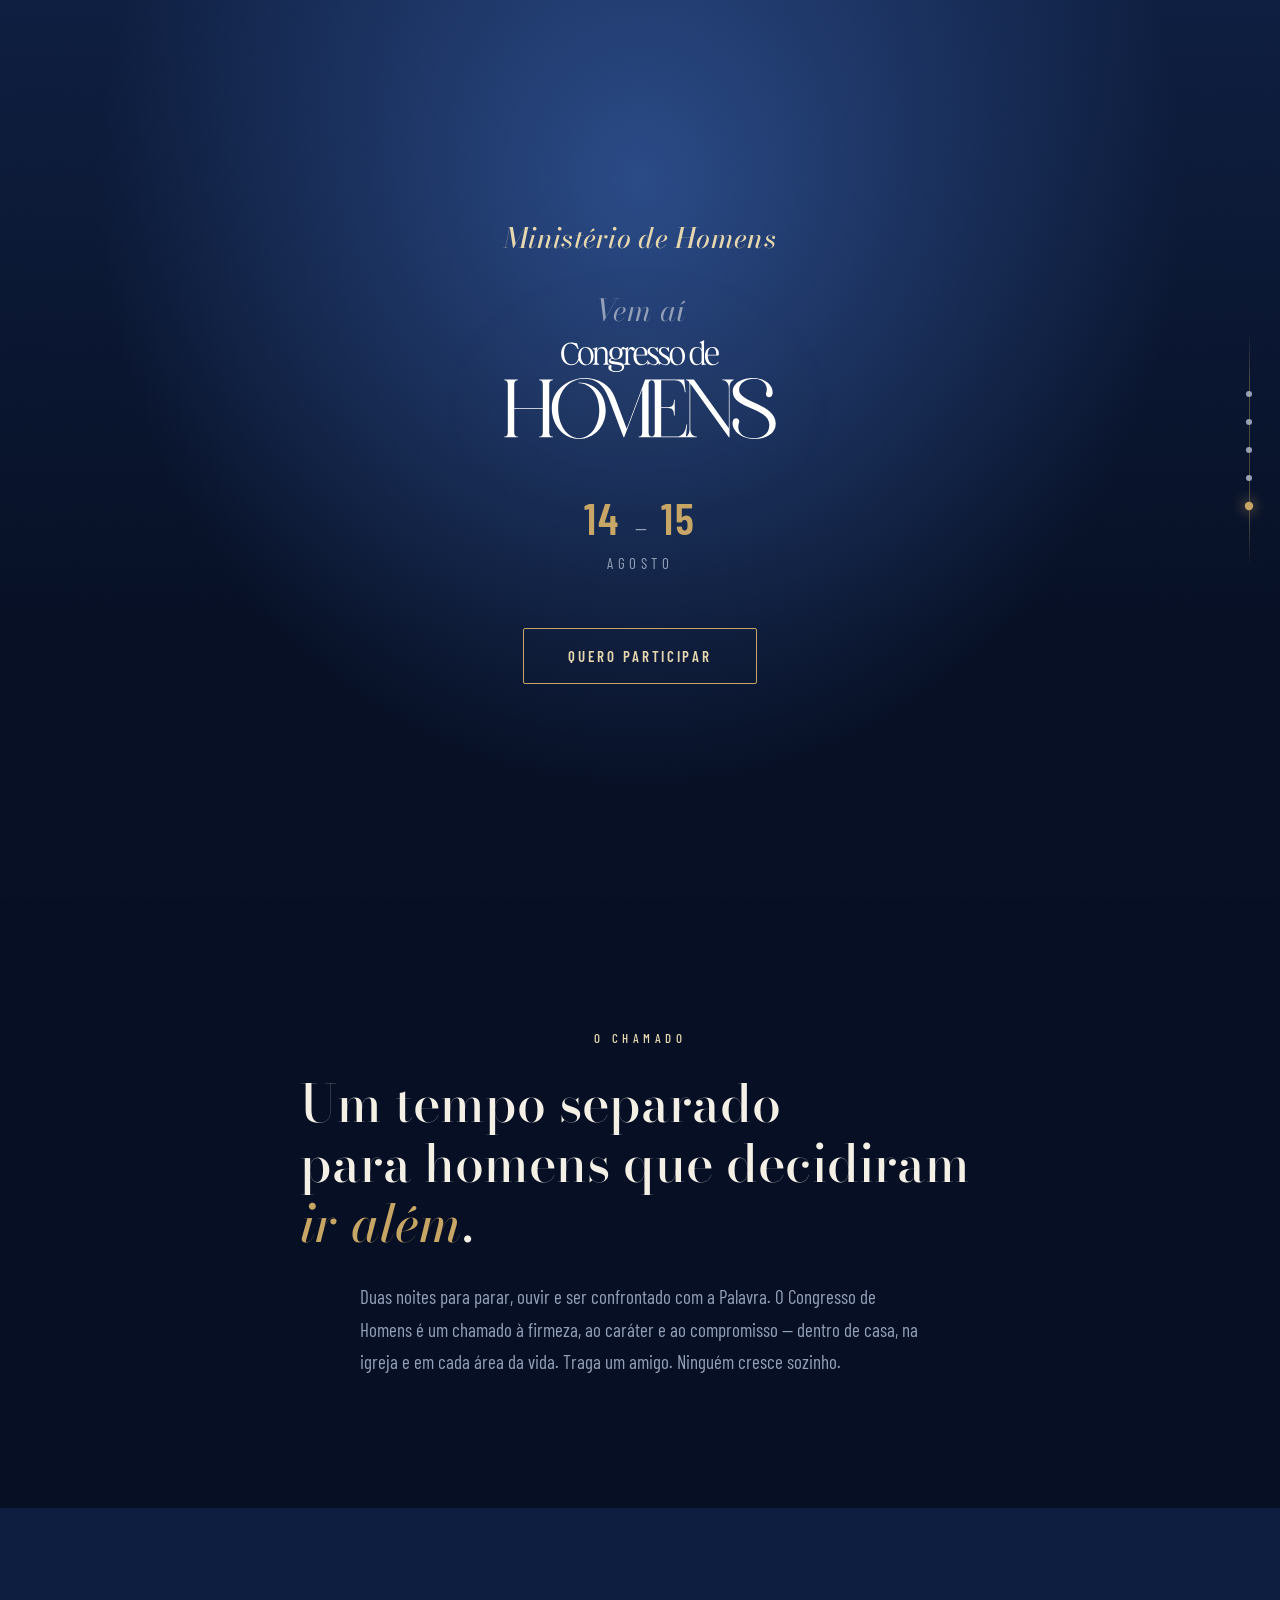
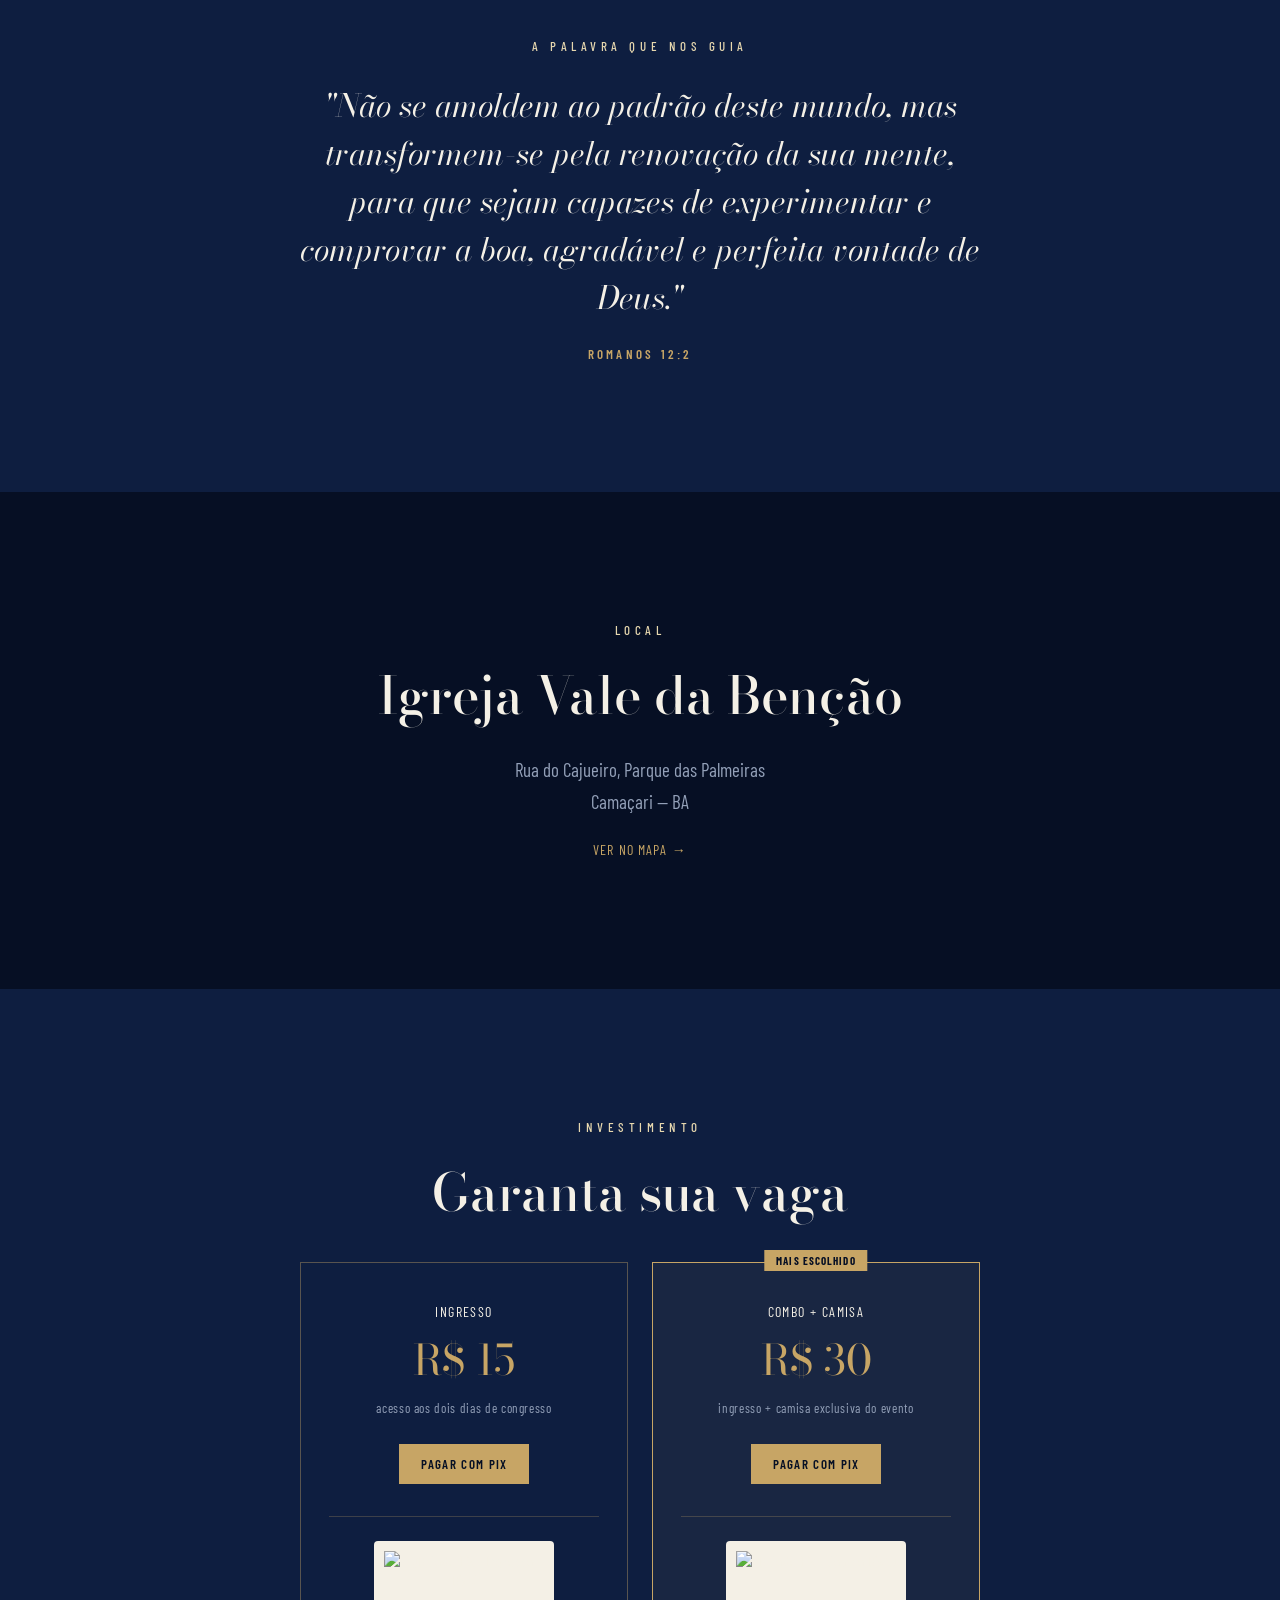
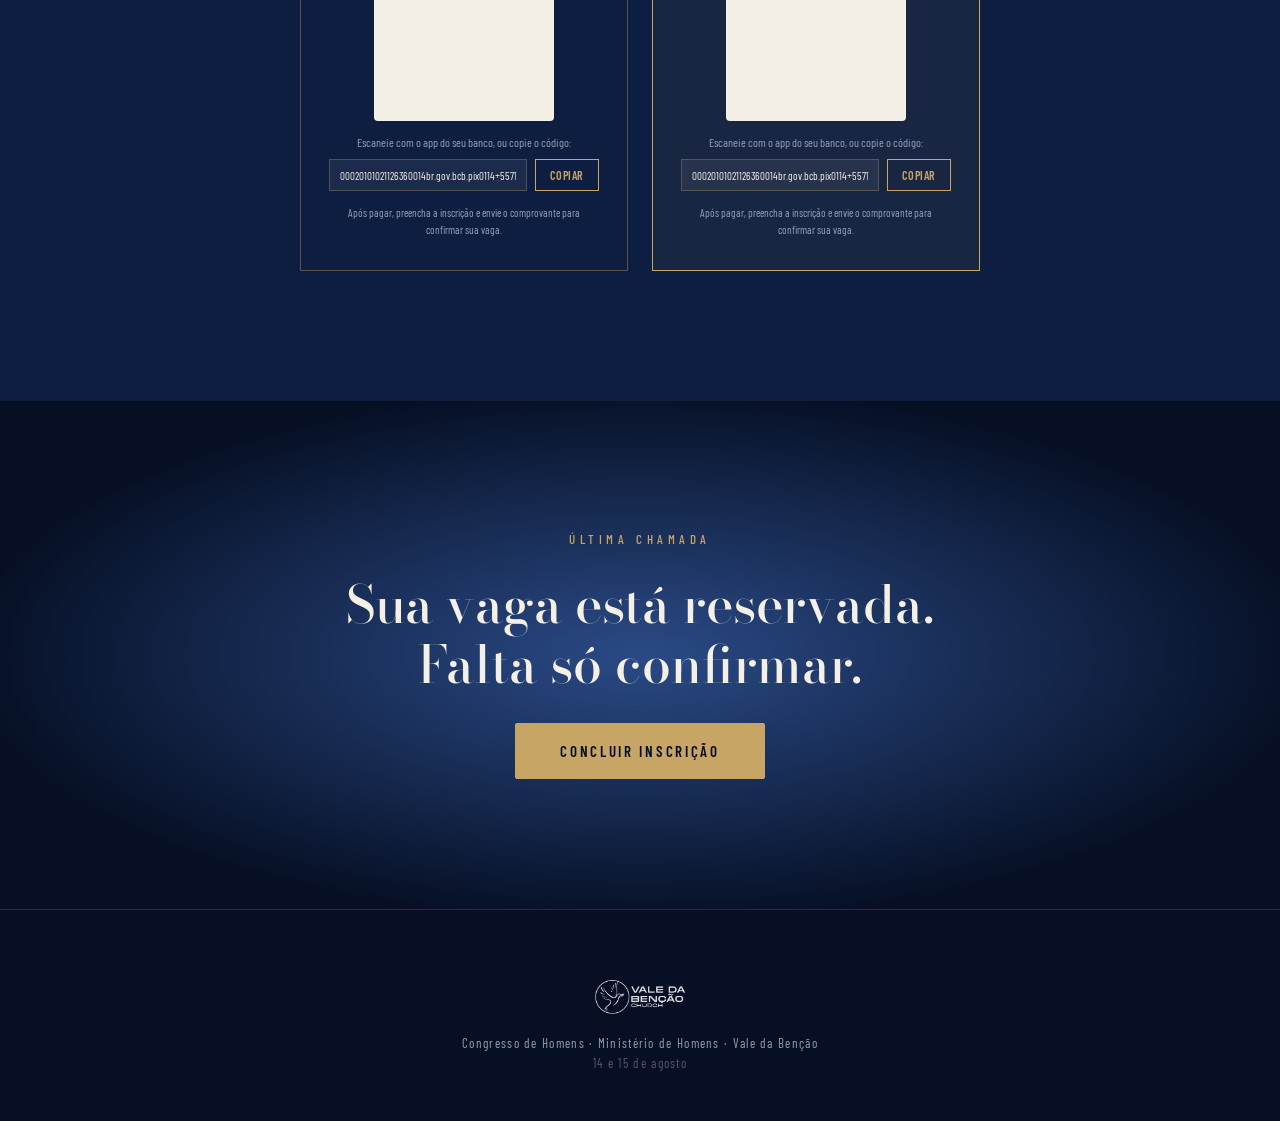
==== commit f8f4da2d: "Add files via upload" ====
--- a/index.html
+++ b/index.html
@@ -99,13 +99,51 @@
         <span class="price-label">Ingresso</span>
         <span class="price">R$ 15</span>
         <span class="price-note">acesso aos dois dias de congresso</span>
+
+        <button class="btn-pix" data-pix-target="pix-ingresso">Pagar com Pix</button>
+
+        <div class="pix-panel" id="pix-ingresso" hidden>
+          <img
+            class="pix-qr"
+            src="https://api.qrserver.com/v1/create-qr-code/?size=280x280&data=00020101021126360014br.gov.bcb.pix0114%2B5571982943773520400005303986540515.005802BR5925WANDERSON%20MATOS%20ARAUJO%20FR6008CAMACARI62220518CONGRESSOHOMENSING6304358A"
+            alt="QR Code Pix - Ingresso R$15">
+          <p class="pix-hint">Escaneie com o app do seu banco, ou copie o código:</p>
+          <div class="pix-copy-row">
+            <input
+              class="pix-code"
+              type="text"
+              readonly
+              value="00020101021126360014br.gov.bcb.pix0114+5571982943773520400005303986540515.005802BR5925WANDERSON MATOS ARAUJO FR6008CAMACARI62220518CONGRESSOHOMENSING6304358A">
+            <button class="btn-copy" data-copy-target="pix-ingresso">Copiar</button>
+          </div>
+          <p class="pix-note">Após pagar, preencha a inscrição e envie o comprovante para confirmar sua vaga.</p>
+        </div>
       </div>
 
       <div class="price-card featured">
         <span class="price-tag">Mais escolhido</span>
         <span class="price-label">Combo + camisa</span>
-        <span class="price">R$ 25</span>
+        <span class="price">R$ 30</span>
         <span class="price-note">ingresso + camisa exclusiva do evento</span>
+
+        <button class="btn-pix" data-pix-target="pix-combo">Pagar com Pix</button>
+
+        <div class="pix-panel" id="pix-combo" hidden>
+          <img
+            class="pix-qr"
+            src="https://api.qrserver.com/v1/create-qr-code/?size=280x280&data=00020101021126360014br.gov.bcb.pix0114%2B5571982943773520400005303986540530.005802BR5925WANDERSON%20MATOS%20ARAUJO%20FR6008CAMACARI62220518CONGRESSOHOMENSCMB63045729"
+            alt="QR Code Pix - Combo R$30">
+          <p class="pix-hint">Escaneie com o app do seu banco, ou copie o código:</p>
+          <div class="pix-copy-row">
+            <input
+              class="pix-code"
+              type="text"
+              readonly
+              value="00020101021126360014br.gov.bcb.pix0114+5571982943773520400005303986540530.005802BR5925WANDERSON MATOS ARAUJO FR6008CAMACARI62220518CONGRESSOHOMENSCMB63045729">
+            <button class="btn-copy" data-copy-target="pix-combo">Copiar</button>
+          </div>
+          <p class="pix-note">Após pagar, preencha a inscrição e envie o comprovante para confirmar sua vaga.</p>
+        </div>
       </div>
     </div>
   </div>
@@ -118,7 +156,7 @@
     <h2 class="serif-h light center">Sua vaga está reservada.<br>Falta só confirmar.</h2>
     <a href="https://docs.google.com/forms/d/e/1FAIpQLScHVY5ME49cY6dJVmEoPDkvX3H0ZvLc5FKTRYEWY2azGnG7mQ/viewform"
        target="_blank" rel="noopener" class="btn-solid">
-      Fazer minha inscrição
+      Concluir inscrição
     </a>
   </div>
 </section>
--- a/styles.css
+++ b/styles.css
@@ -336,6 +336,16 @@
   gap: 8px;
   padding: 40px 28px 32px;
   border: 1px solid rgba(199,165,101,0.4);
+  cursor: pointer;
+  transition: border-color .3s ease, background .3s ease, transform .2s ease;
+}
+.price-card:hover {
+  border-color: var(--gold);
+  transform: translateY(-2px);
+}
+.price-card.selected {
+  border-color: var(--gold);
+  background: rgba(199,165,101,0.08);
 }
 .price-card.featured {
   border: 1px solid var(--gold);
@@ -376,6 +386,87 @@
   text-align: center;
 }
 
+.btn-pix {
+  margin-top: 20px;
+  font-family: var(--sans);
+  font-weight: 600;
+  font-size: 13px;
+  letter-spacing: 0.1em;
+  text-transform: uppercase;
+  color: var(--navy-deep);
+  background: var(--gold);
+  border: none;
+  padding: 12px 22px;
+  cursor: pointer;
+  transition: opacity .3s ease;
+}
+.btn-pix:hover { opacity: 0.85; }
+
+.pix-panel {
+  margin-top: 24px;
+  padding-top: 24px;
+  border-top: 1px solid rgba(199,165,101,0.25);
+  display: flex;
+  flex-direction: column;
+  align-items: center;
+  cursor: default;
+}
+.pix-qr {
+  width: 180px;
+  height: 180px;
+  background: var(--paper);
+  padding: 10px;
+  border-radius: 4px;
+}
+.pix-hint {
+  font-family: var(--sans);
+  font-size: 12px;
+  color: var(--steel);
+  margin-top: 14px;
+  text-align: center;
+}
+.pix-copy-row {
+  display: flex;
+  width: 100%;
+  gap: 8px;
+  margin-top: 10px;
+}
+.pix-code {
+  flex: 1;
+  min-width: 0;
+  font-family: var(--sans);
+  font-size: 11px;
+  color: var(--paper);
+  background: rgba(255,255,255,0.06);
+  border: 1px solid rgba(199,165,101,0.3);
+  padding: 8px 10px;
+  cursor: text;
+}
+.btn-copy {
+  font-family: var(--sans);
+  font-weight: 600;
+  font-size: 12px;
+  letter-spacing: 0.05em;
+  text-transform: uppercase;
+  color: var(--gold);
+  background: transparent;
+  border: 1px solid var(--gold);
+  padding: 8px 14px;
+  cursor: pointer;
+  white-space: nowrap;
+  transition: all .3s ease;
+}
+.btn-copy:hover { background: var(--gold); color: var(--navy-deep); }
+.btn-copy.copied { background: var(--gold); color: var(--navy-deep); }
+.pix-note {
+  font-family: var(--sans);
+  font-size: 11px;
+  color: var(--steel);
+  margin-top: 14px;
+  text-align: center;
+  line-height: 1.5;
+}
+
 /* cta */
 .section.cta {
   background: radial-gradient(ellipse at 50% 50%, var(--navy-glow) 0%, var(--navy-deep) 75%);
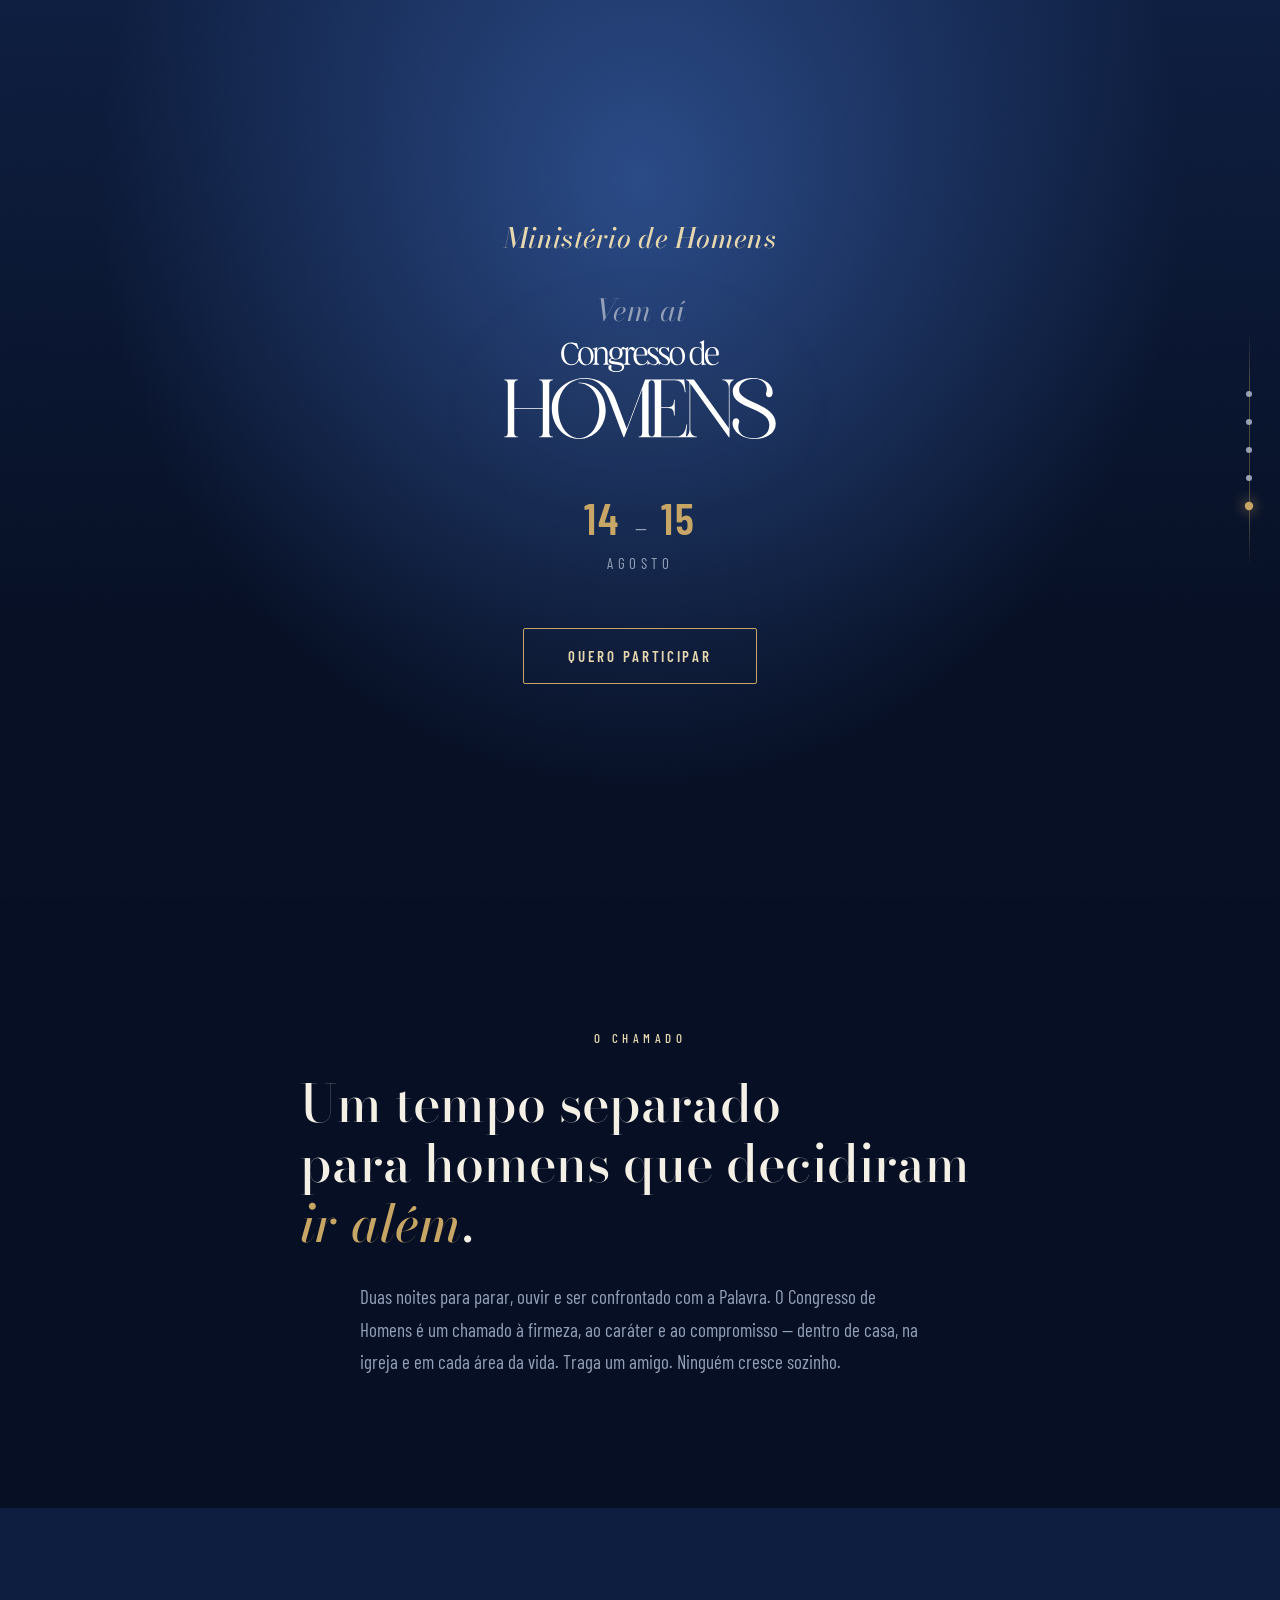
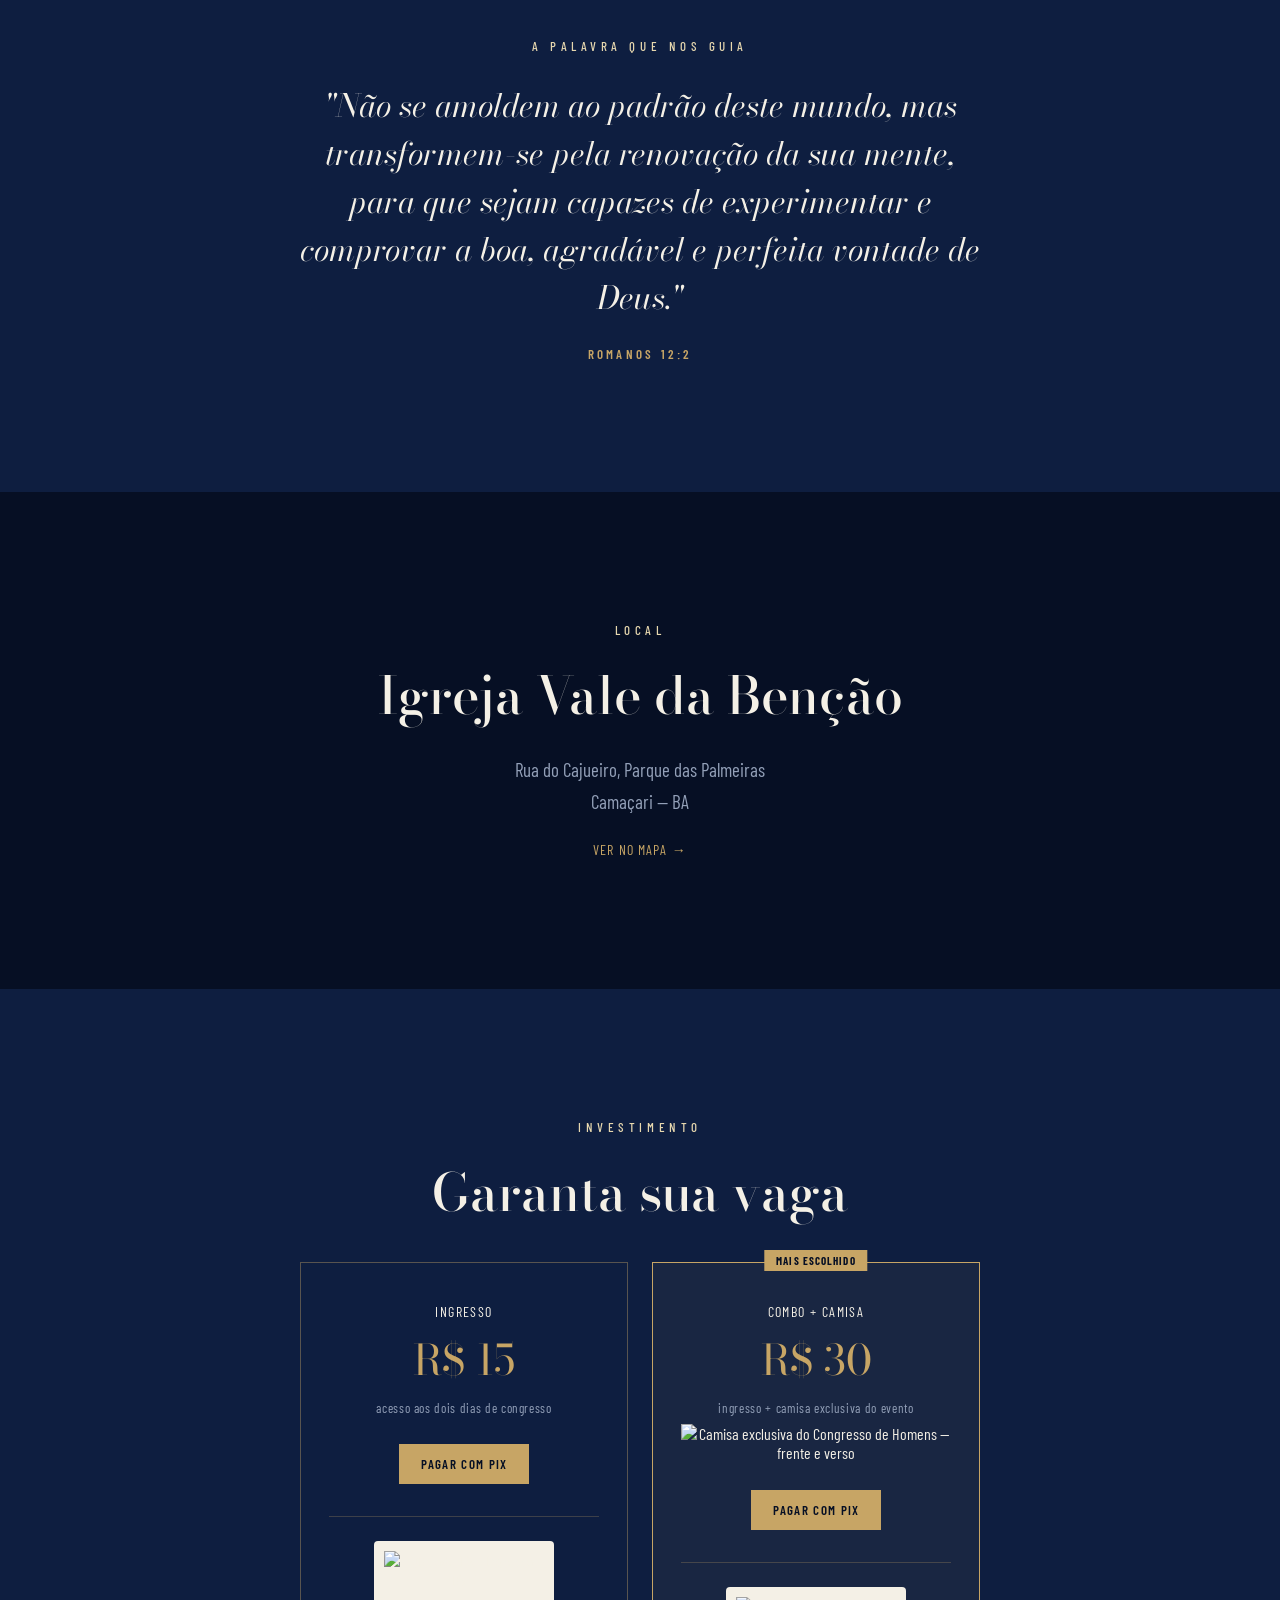
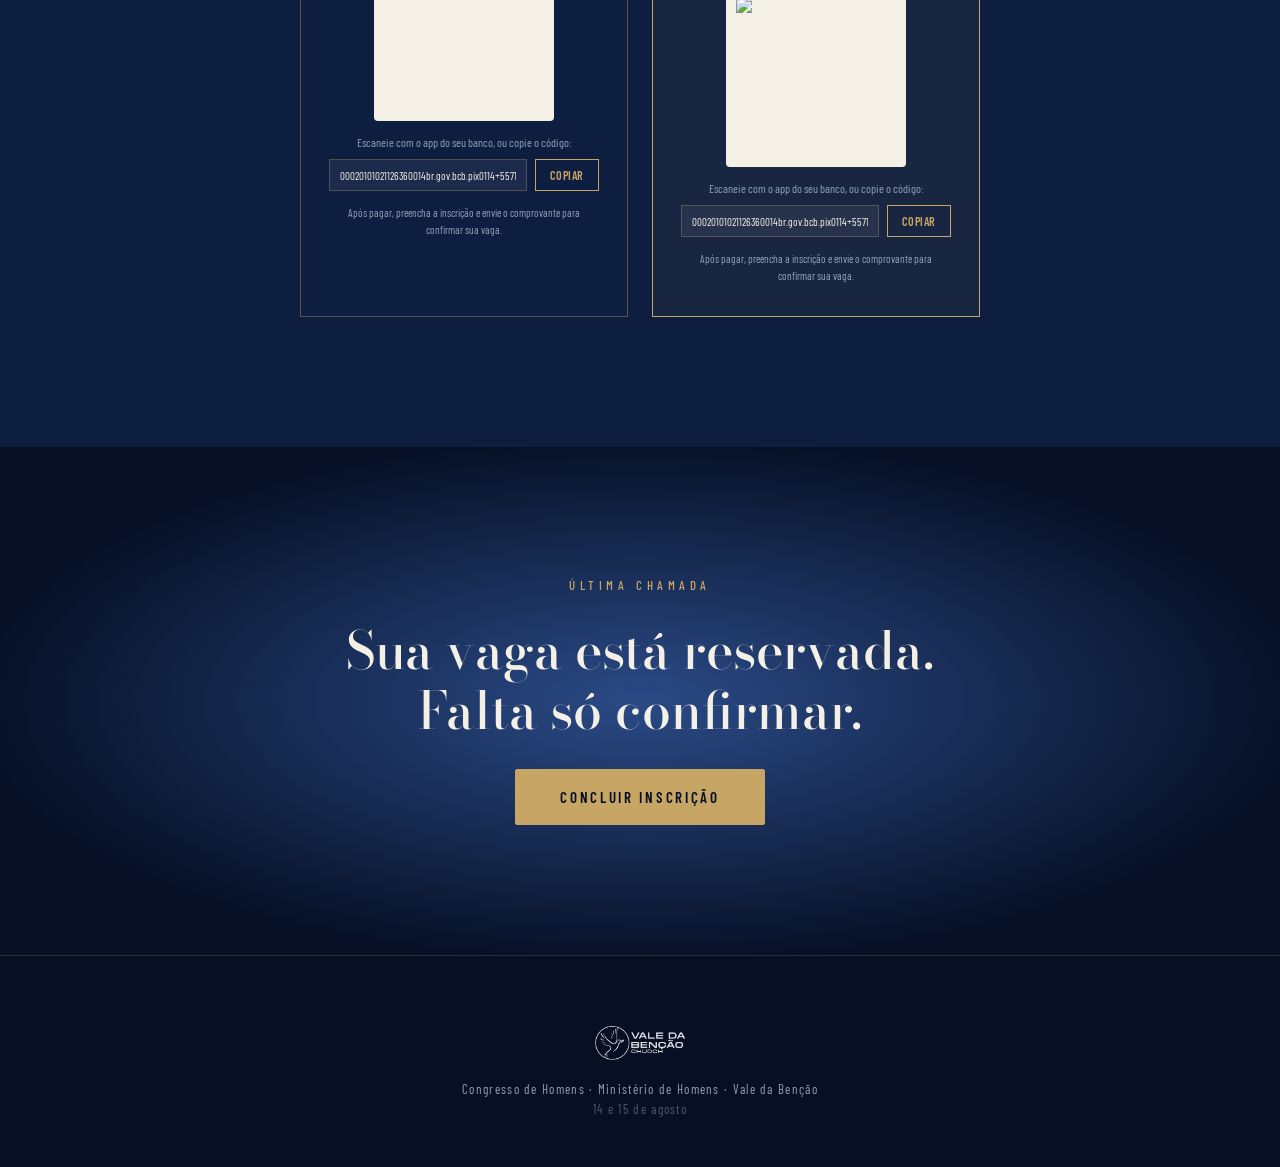
==== commit f604f9c1: "Rename index_4.html to index.html" ====
--- a/index.html
+++ b/index.html
@@ -5,6 +5,15 @@
 <meta name="viewport" content="width=device-width, initial-scale=1.0">
 <title>Congresso de Homens — 14 e 15 de agosto | Vale da Benção</title>
 <meta name="description" content="Congresso de Homens do Ministério de Homens da Vale da Benção. 14 e 15 de agosto. Inscreva-se.">
+
+<!-- Google tag (gtag.js) -->
+<script async src="https://www.googletagmanager.com/gtag/js?id=G-2V641MXQLS"></script>
+<script>
+  window.dataLayer = window.dataLayer || [];
+  function gtag(){dataLayer.push(arguments);}
+  gtag('js', new Date());
+  gtag('config', 'G-2V641MXQLS');
+</script>
 
 <link rel="preconnect" href="https://fonts.googleapis.com">
 <link rel="preconnect" href="https://fonts.gstatic.com" crossorigin>
@@ -126,6 +135,11 @@
         <span class="price">R$ 30</span>
         <span class="price-note">ingresso + camisa exclusiva do evento</span>
 
+        <img
+          src="assets/camisa-congresso.jpg"
+          alt="Camisa exclusiva do Congresso de Homens — frente e verso"
+          class="shirt-preview">
+
         <button class="btn-pix" data-pix-target="pix-combo">Pagar com Pix</button>
 
         <div class="pix-panel" id="pix-combo" hidden>
@@ -167,6 +181,12 @@
   <p class="muted">14 e 15 de agosto</p>
 </footer>
 
+<!-- LIGHTBOX -->
+<div class="lightbox" id="lightbox" hidden>
+  <button class="lightbox-close" id="lightbox-close" aria-label="Fechar">✕</button>
+  <img id="lightbox-img" src="" alt="Camisa exclusiva do Congresso de Homens — frente e verso">
+</div>
+
 <script src="script.js"></script>
 </body>
 </html>
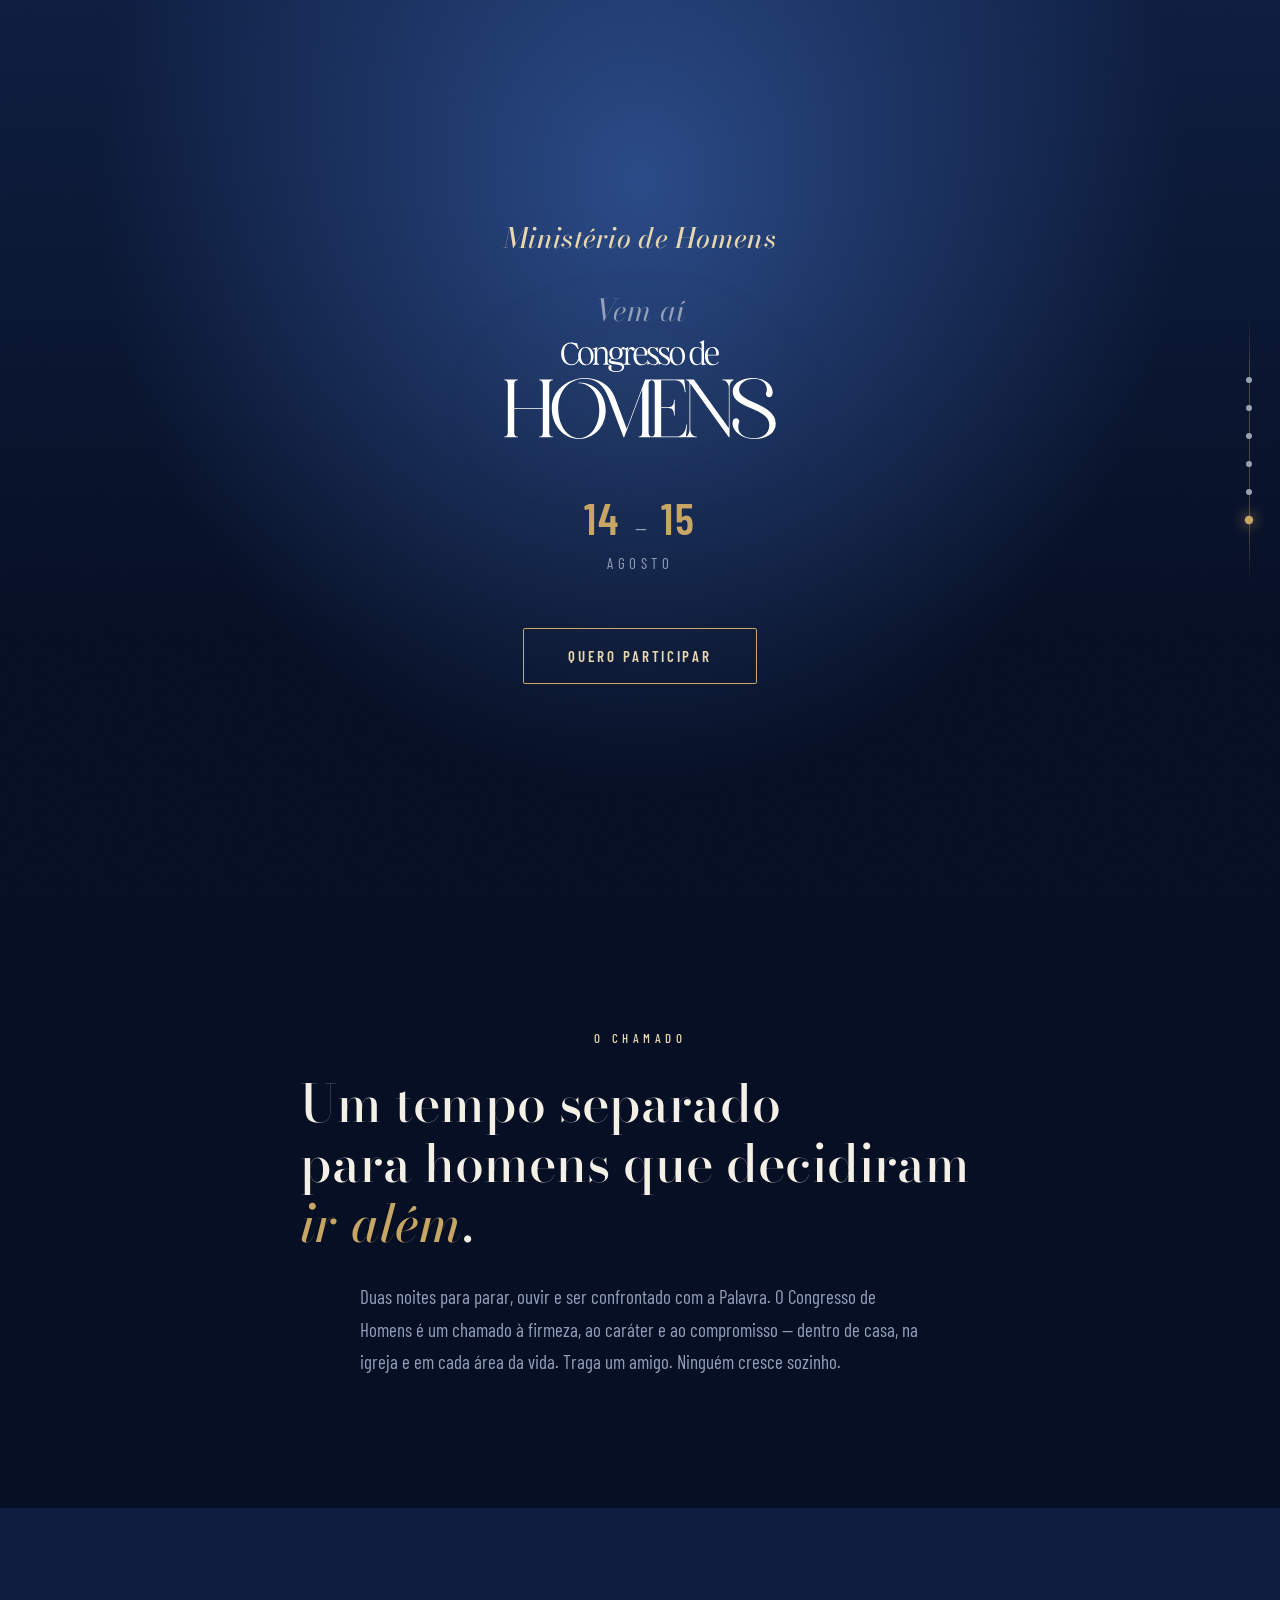
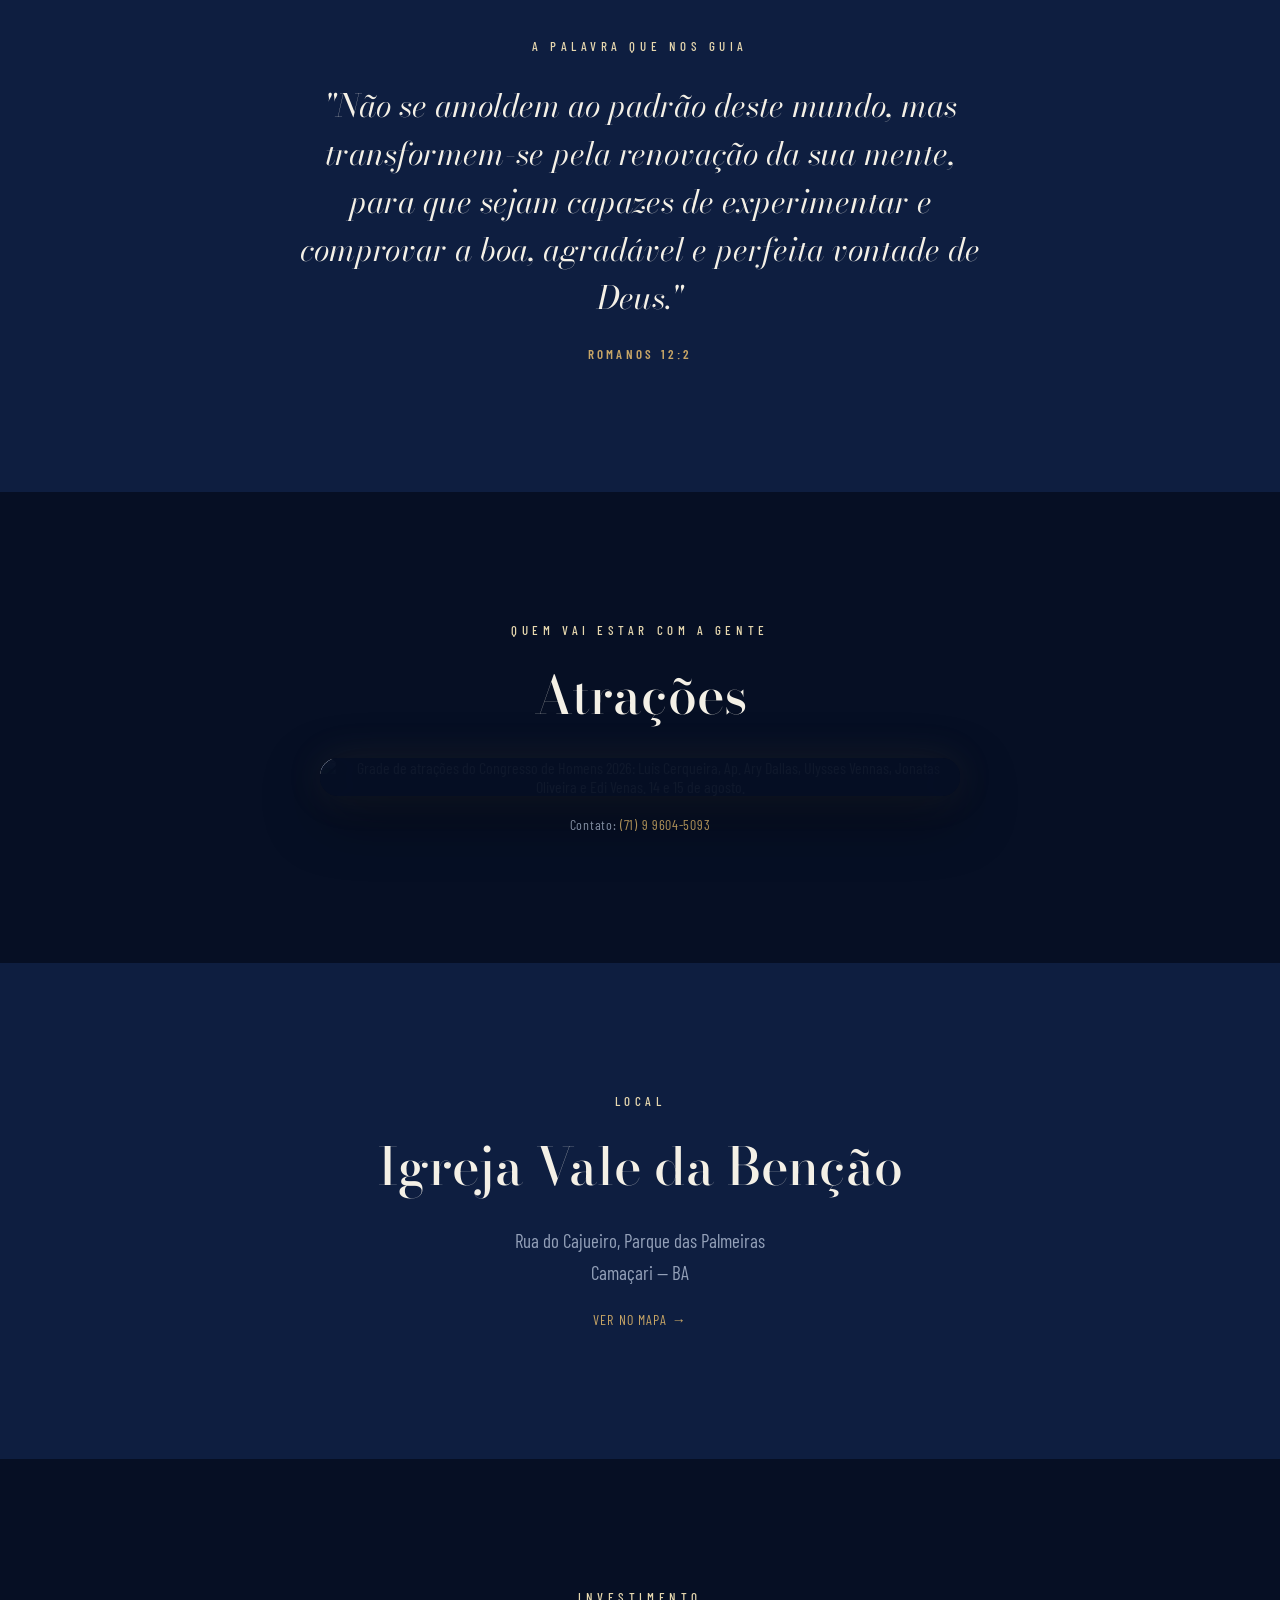
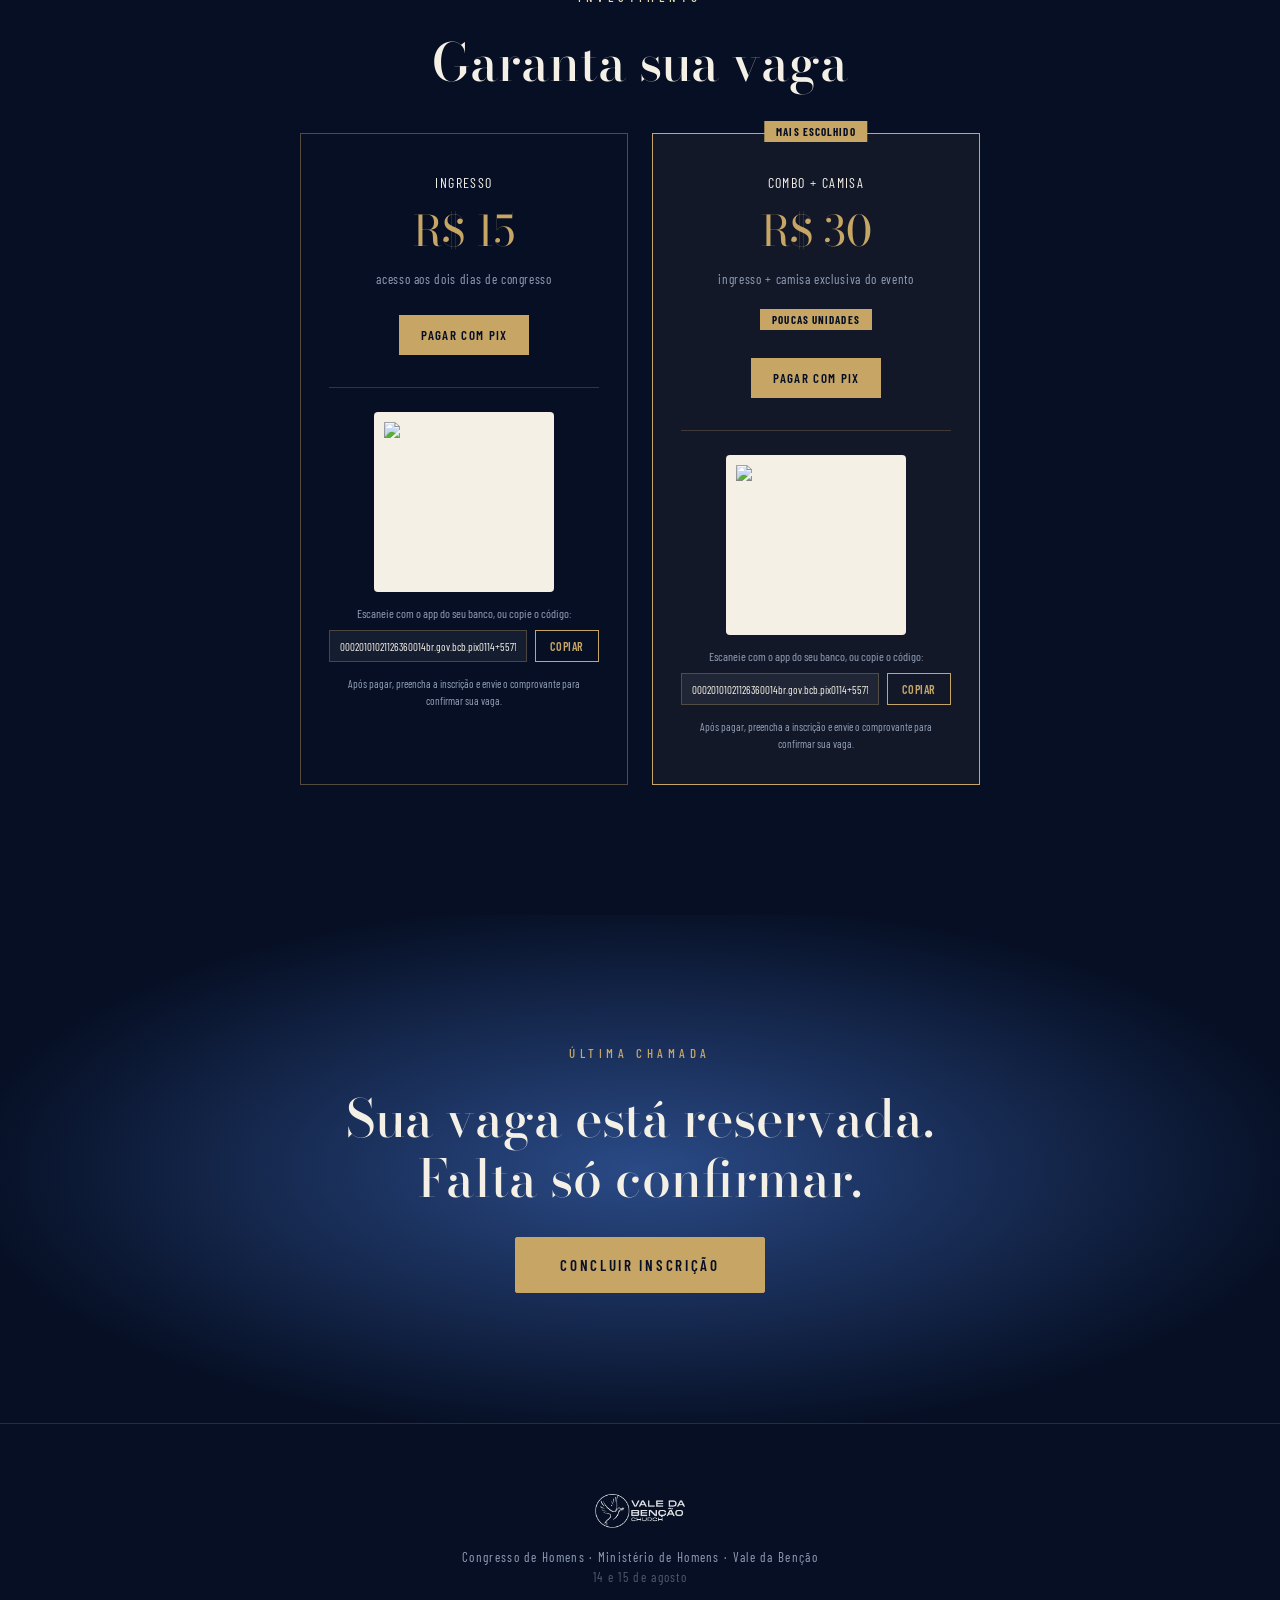
==== commit ecfd3b35: "Add files via upload" ====
--- a/index.html
+++ b/index.html
@@ -15,6 +15,25 @@
   gtag('config', 'G-2V641MXQLS');
 </script>
 
+<!-- Meta Pixel -->
+<script>
+  !function(f,b,e,v,n,t,s)
+  {if(f.fbq)return;n=f.fbq=function(){n.callMethod?
+  n.callMethod.apply(n,arguments):n.queue.push(arguments)};
+  if(!f._fbq)f._fbq=n;n.push=n;n.loaded=!0;n.version='2.0';
+  n.queue=[];t=b.createElement(e);t.async=!0;
+  t.src=v;s=b.getElementsByTagName(e)[0];
+  s.parentNode.insertBefore(t,s)}(window, document,'script',
+  'https://connect.facebook.net/en_US/fbevents.js');
+  fbq('init', '1662899325010176');
+  fbq('track', 'PageView');
+</script>
+<noscript>
+  <img height="1" width="1" style="display:none"
+    src="https://www.facebook.com/tr?id=1662899325010176&ev=PageView&noscript=1"
+    alt="">
+</noscript>
+
 <link rel="preconnect" href="https://fonts.googleapis.com">
 <link rel="preconnect" href="https://fonts.gstatic.com" crossorigin>
 <link href="https://fonts.googleapis.com/css2?family=Bodoni+Moda:ital,wght@0,400;0,500;0,600;0,700;1,400;1,500&family=Barlow+Condensed:wght@400;500;600;700&display=swap" rel="stylesheet">
@@ -28,6 +47,7 @@
   <span class="rail-line"></span>
   <span class="rail-dot" data-target="sobre"></span>
   <span class="rail-dot" data-target="versiculo"></span>
+  <span class="rail-dot" data-target="atracoes"></span>
   <span class="rail-dot" data-target="local"></span>
   <span class="rail-dot" data-target="investimento"></span>
   <span class="rail-dot" data-target="inscricao"></span>
@@ -84,8 +104,27 @@
   </div>
 </section>
 
+<!-- ATRAÇÕES -->
+<section class="section" id="atracoes">
+  <div class="wrap narrow center">
+    <span class="kicker">Quem vai estar com a gente</span>
+    <h2 class="serif-h center">Atrações</h2>
+
+    <div class="lineup-img-wrap">
+      <img
+        src="assets/grade-atracoes.jpg"
+        alt="Grade de atrações do Congresso de Homens 2026: Luis Cerqueira, Ap. Ary Dallas, Ulysses Vennas, Jonatas Oliveira e Edi Venas. 14 e 15 de agosto."
+        class="lineup-img lightbox-trigger">
+    </div>
+
+    <p class="lineup-contact">
+      Contato: <a href="tel:+557196045093">(71) 9 9604-5093</a>
+    </p>
+  </div>
+</section>
+
 <!-- LOCAL -->
-<section class="section" id="local">
+<section class="section alt" id="local">
   <div class="wrap narrow center">
     <span class="kicker">Local</span>
     <h2 class="serif-h center">Igreja Vale da Benção</h2>
@@ -98,13 +137,13 @@
 </section>
 
 <!-- INVESTIMENTO -->
-<section class="section alt" id="investimento">
+<section class="section" id="investimento">
   <div class="wrap narrow center">
     <span class="kicker">Investimento</span>
     <h2 class="serif-h center">Garanta sua vaga</h2>
 
     <div class="prices">
-      <div class="price-card">
+      <div class="price-card" data-ticket-name="Ingresso" data-ticket-value="15">
         <span class="price-label">Ingresso</span>
         <span class="price">R$ 15</span>
         <span class="price-note">acesso aos dois dias de congresso</span>
@@ -129,17 +168,12 @@
         </div>
       </div>
 
-      <div class="price-card featured">
+      <div class="price-card featured" data-ticket-name="Combo + Camisa" data-ticket-value="30">
         <span class="price-tag">Mais escolhido</span>
         <span class="price-label">Combo + camisa</span>
         <span class="price">R$ 30</span>
         <span class="price-note">ingresso + camisa exclusiva do evento</span>
-
-        <img
-          src="assets/camisa-congresso.jpg"
-          alt="Camisa exclusiva do Congresso de Homens — frente e verso"
-          class="shirt-preview">
-
+        <span class="scarcity-note">Poucas unidades</span>
         <button class="btn-pix" data-pix-target="pix-combo">Pagar com Pix</button>
 
         <div class="pix-panel" id="pix-combo" hidden>
--- a/styles.css
+++ b/styles.css
@@ -255,6 +255,42 @@
   color: var(--gold);
 }
 
+.lineup-img-wrap {
+  position: relative;
+  width: 100%;
+  max-width: 640px;
+  margin: 32px auto 0;
+  border-radius: 18px;
+  overflow: hidden;
+  box-shadow: 0 20px 60px rgba(0,0,0,0.4), 0 0 40px rgba(199,165,101,0.1);
+}
+.lineup-img-wrap::after {
+  content: '';
+  position: absolute;
+  inset: 0;
+  border-radius: 18px;
+  box-shadow: inset 0 0 40px 18px var(--navy-deep);
+  pointer-events: none;
+}
+.lineup-img {
+  width: 100%;
+  display: block;
+}
+.lineup-contact {
+  margin-top: 20px;
+  font-family: var(--sans);
+  font-size: 14px;
+  letter-spacing: 0.05em;
+  color: var(--steel);
+}
+.lineup-contact a {
+  color: var(--gold);
+  text-decoration: none;
+  border-bottom: 1px solid transparent;
+  transition: border-color .3s ease;
+}
+.lineup-contact a:hover { border-color: var(--gold); }
+
 .map-link {
   display: inline-block;
   margin-top: 22px;
@@ -386,6 +422,27 @@
   text-align: center;
 }
 
+.scarcity-note {
+  display: inline-block;
+  margin-top: 14px;
+  font-family: var(--sans);
+  font-weight: 700;
+  font-size: 11px;
+  letter-spacing: 0.1em;
+  text-transform: uppercase;
+  color: var(--navy-deep);
+  background: var(--gold);
+  padding: 4px 12px;
+}
+
+.lightbox-trigger {
+  cursor: zoom-in;
+  transition: transform .2s ease;
+}
+.lightbox-trigger:hover {
+  transform: scale(1.02);
+}
+
 .btn-pix {
   margin-top: 20px;
   font-family: var(--sans);
@@ -498,3 +555,39 @@
 @media (prefers-reduced-motion: reduce) {
   html { scroll-behavior: auto; }
 }
+
+/* lightbox — visualização ampliada da camisa */
+.lightbox {
+  position: fixed;
+  inset: 0;
+  z-index: 100;
+  background: rgba(6,15,36,0.92);
+  display: flex;
+  align-items: center;
+  justify-content: center;
+  padding: 32px;
+  cursor: zoom-out;
+}
+.lightbox[hidden] { display: none; }
+.lightbox img {
+  max-width: min(90vw, 800px);
+  max-height: 85vh;
+  width: auto;
+  border-radius: 10px;
+  box-shadow: 0 0 60px rgba(199,165,101,0.15);
+  cursor: default;
+}
+.lightbox-close {
+  position: absolute;
+  top: 24px;
+  right: 28px;
+  background: none;
+  border: 1px solid var(--gold);
+  color: var(--gold-soft);
+  width: 40px;
+  height: 40px;
+  font-size: 18px;
+  cursor: pointer;
+  transition: all .3s ease;
+}
+.lightbox-close:hover { background: var(--gold); color: var(--navy-deep); }
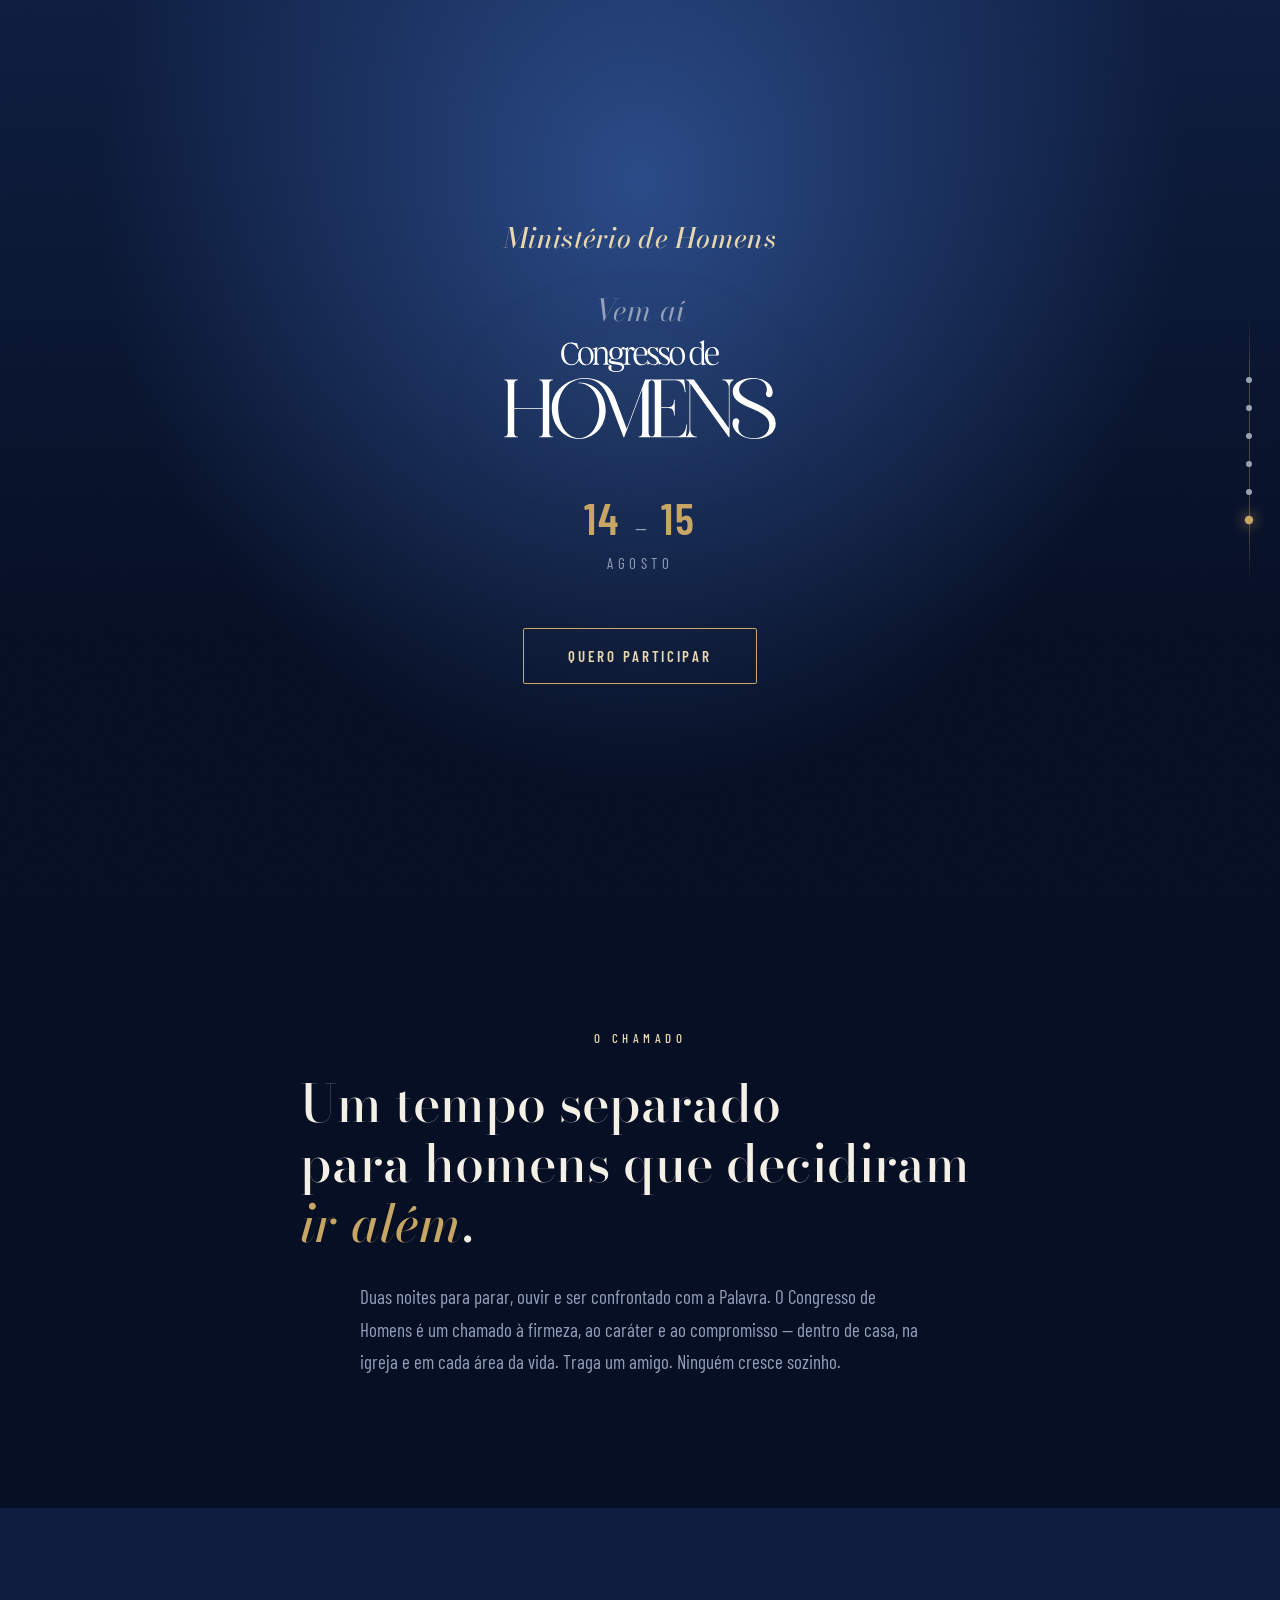
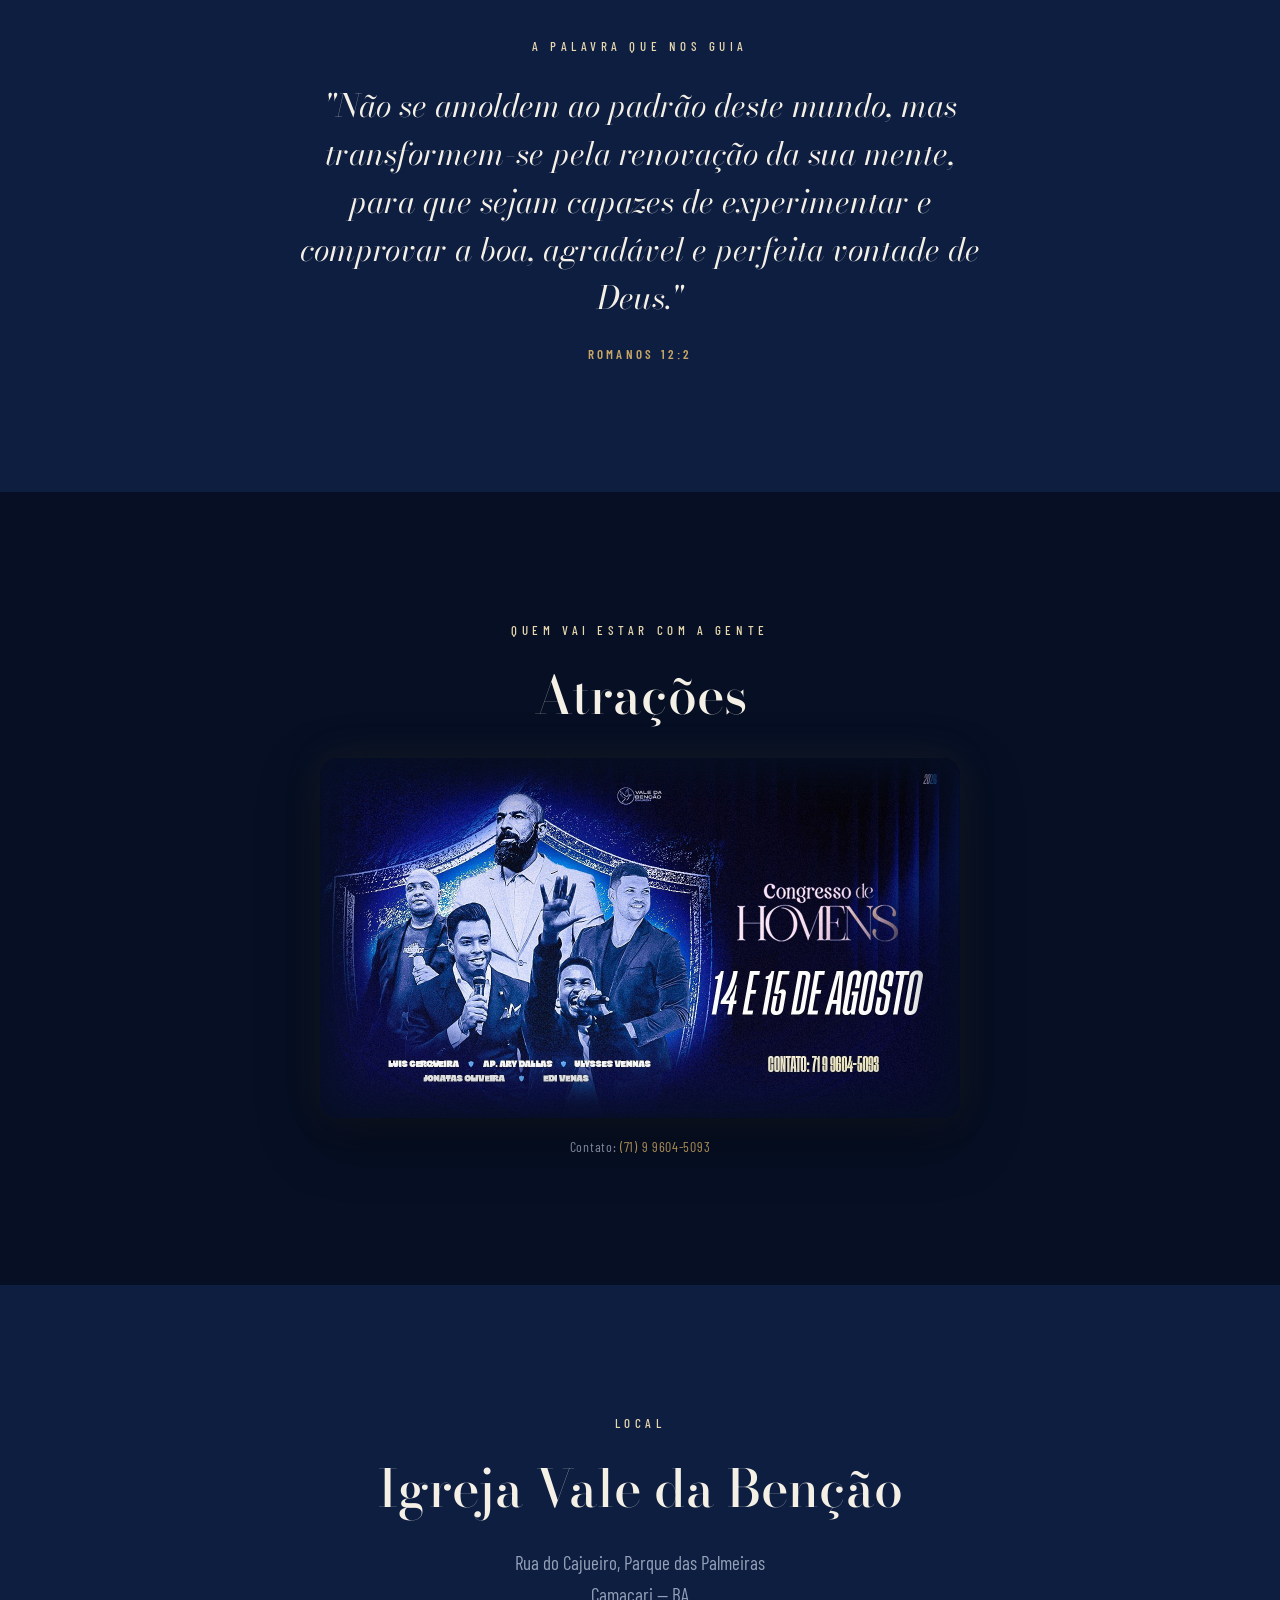
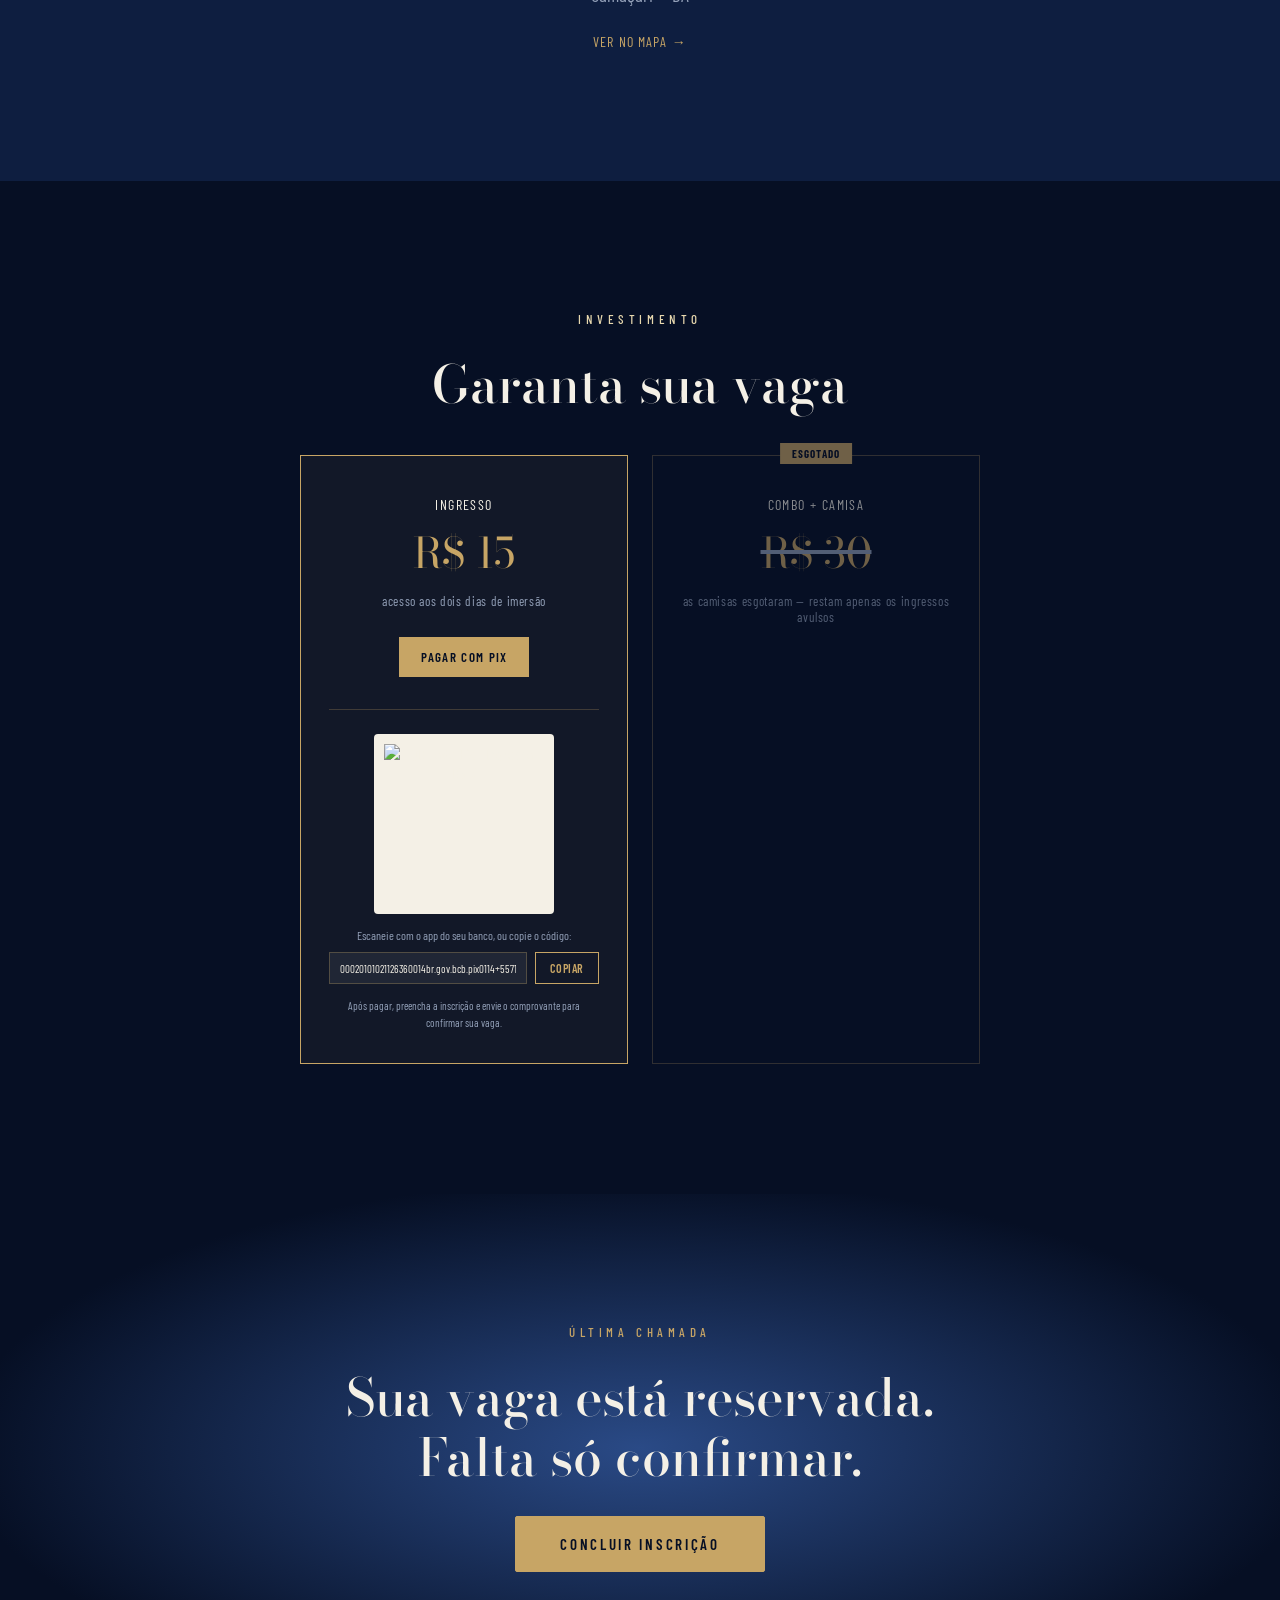
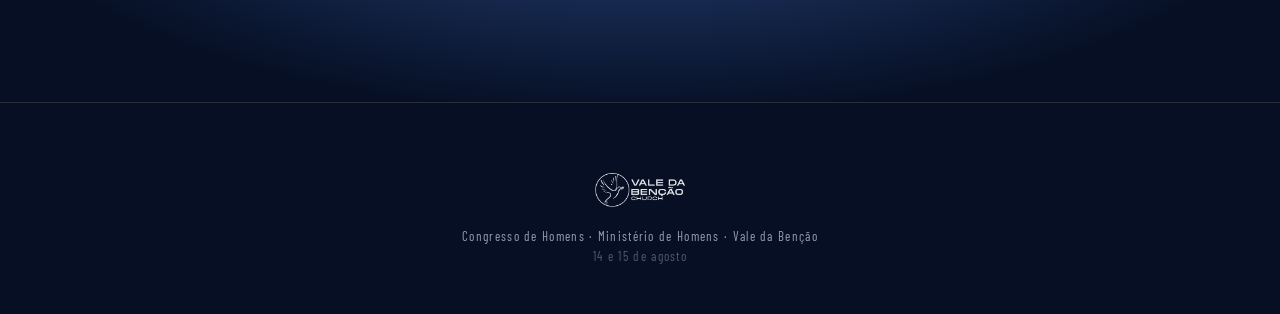
==== commit 70846651: "Add files via upload" ====
--- a/index.html
+++ b/index.html
@@ -143,10 +143,10 @@
     <h2 class="serif-h center">Garanta sua vaga</h2>
 
     <div class="prices">
-      <div class="price-card" data-ticket-name="Ingresso" data-ticket-value="15">
+      <div class="price-card featured" data-ticket-name="Ingresso" data-ticket-value="15">
         <span class="price-label">Ingresso</span>
         <span class="price">R$ 15</span>
-        <span class="price-note">acesso aos dois dias de congresso</span>
+        <span class="price-note">acesso aos dois dias de imersão</span>
 
         <button class="btn-pix" data-pix-target="pix-ingresso">Pagar com Pix</button>
 
@@ -168,30 +168,11 @@
         </div>
       </div>
 
-      <div class="price-card featured" data-ticket-name="Combo + Camisa" data-ticket-value="30">
-        <span class="price-tag">Mais escolhido</span>
+      <div class="price-card sold-out" data-sold-out="true">
+        <span class="price-tag sold-out-tag">Esgotado</span>
         <span class="price-label">Combo + camisa</span>
         <span class="price">R$ 30</span>
-        <span class="price-note">ingresso + camisa exclusiva do evento</span>
-        <span class="scarcity-note">Poucas unidades</span>
-        <button class="btn-pix" data-pix-target="pix-combo">Pagar com Pix</button>
-
-        <div class="pix-panel" id="pix-combo" hidden>
-          <img
-            class="pix-qr"
-            src="https://api.qrserver.com/v1/create-qr-code/?size=280x280&data=00020101021126360014br.gov.bcb.pix0114%2B5571982943773520400005303986540530.005802BR5925WANDERSON%20MATOS%20ARAUJO%20FR6008CAMACARI62220518CONGRESSOHOMENSCMB63045729"
-            alt="QR Code Pix - Combo R$30">
-          <p class="pix-hint">Escaneie com o app do seu banco, ou copie o código:</p>
-          <div class="pix-copy-row">
-            <input
-              class="pix-code"
-              type="text"
-              readonly
-              value="00020101021126360014br.gov.bcb.pix0114+5571982943773520400005303986540530.005802BR5925WANDERSON MATOS ARAUJO FR6008CAMACARI62220518CONGRESSOHOMENSCMB63045729">
-            <button class="btn-copy" data-copy-target="pix-combo">Copiar</button>
-          </div>
-          <p class="pix-note">Após pagar, preencha a inscrição e envie o comprovante para confirmar sua vaga.</p>
-        </div>
+        <span class="price-note">as camisas esgotaram — restam apenas os ingressos avulsos</span>
       </div>
     </div>
   </div>
--- a/styles.css
+++ b/styles.css
@@ -386,6 +386,22 @@
 .price-card.featured {
   border: 1px solid var(--gold);
   background: rgba(199,165,101,0.06);
+}
+.price-card.sold-out {
+  cursor: default;
+  opacity: 0.55;
+}
+.price-card.sold-out:hover {
+  border-color: rgba(199,165,101,0.4);
+  transform: none;
+}
+.price-card.sold-out .price {
+  text-decoration: line-through;
+  text-decoration-color: var(--steel);
+}
+.sold-out-tag {
+  background: var(--steel);
+  color: var(--navy-deep);
 }
 .price-tag {
   position: absolute;
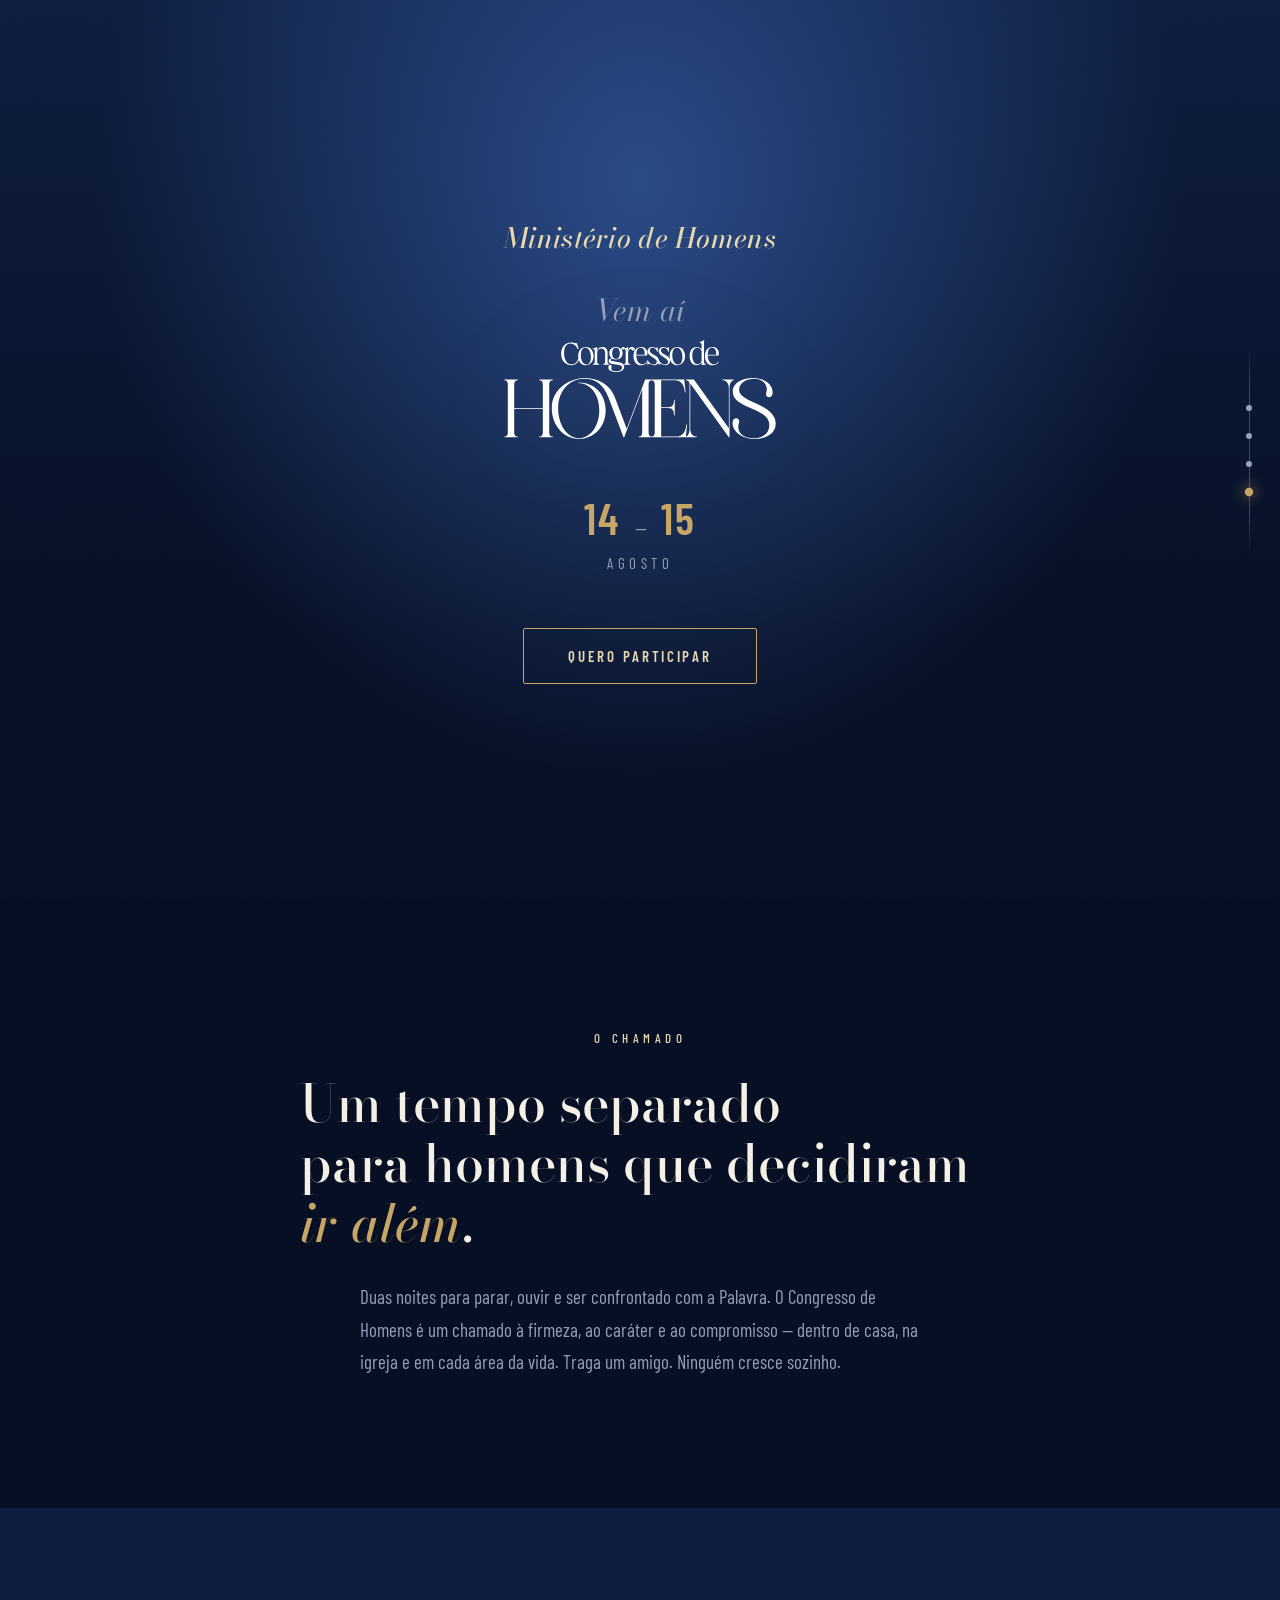
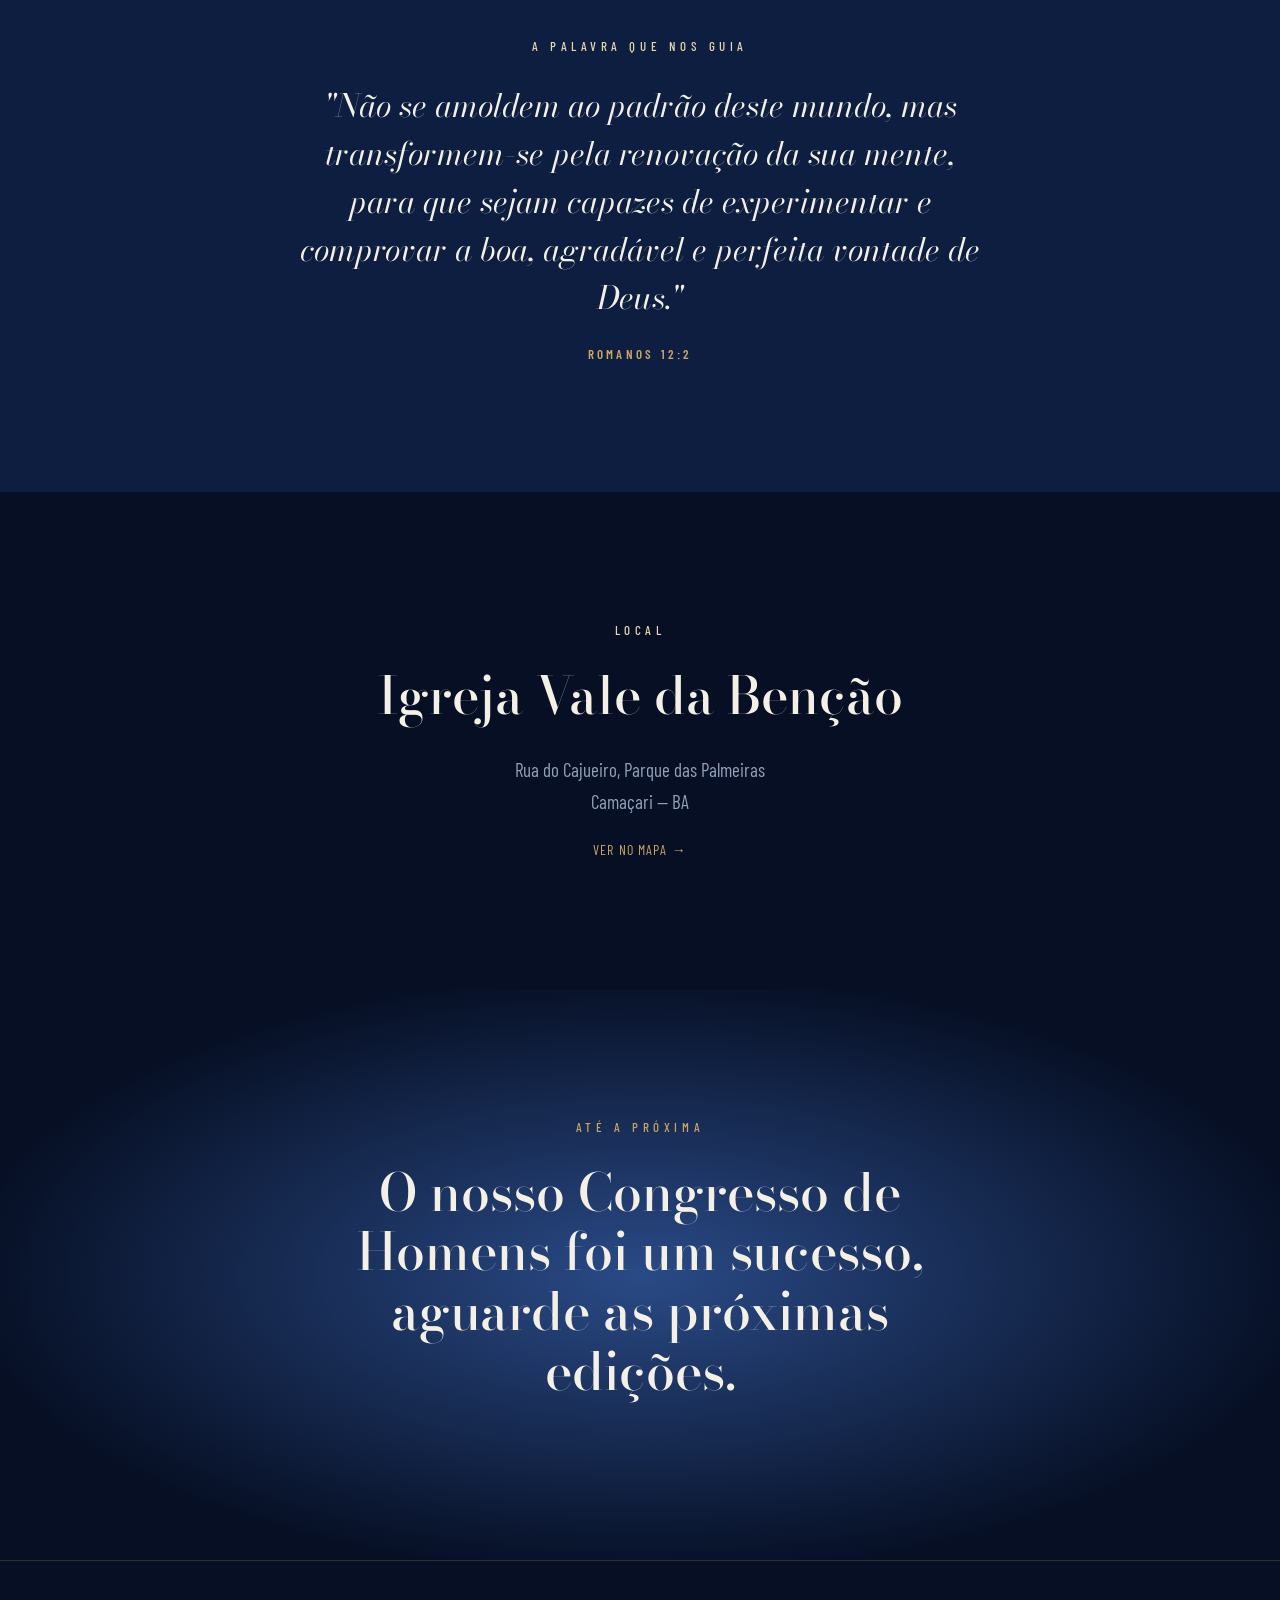
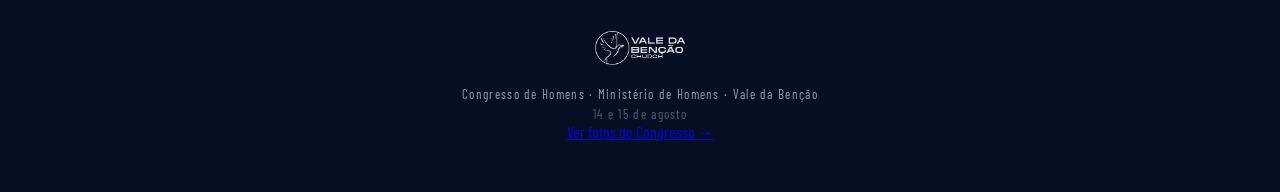
==== commit ff182b58: "Add files via upload" ====
--- a/index.html
+++ b/index.html
@@ -47,9 +47,7 @@
   <span class="rail-line"></span>
   <span class="rail-dot" data-target="sobre"></span>
   <span class="rail-dot" data-target="versiculo"></span>
-  <span class="rail-dot" data-target="atracoes"></span>
   <span class="rail-dot" data-target="local"></span>
-  <span class="rail-dot" data-target="investimento"></span>
   <span class="rail-dot" data-target="inscricao"></span>
 </div>
 
@@ -104,27 +102,8 @@
   </div>
 </section>
 
-<!-- ATRAÇÕES -->
-<section class="section" id="atracoes">
-  <div class="wrap narrow center">
-    <span class="kicker">Quem vai estar com a gente</span>
-    <h2 class="serif-h center">Atrações</h2>
-
-    <div class="lineup-img-wrap">
-      <img
-        src="assets/grade-atracoes.jpg"
-        alt="Grade de atrações do Congresso de Homens 2026: Luis Cerqueira, Ap. Ary Dallas, Ulysses Vennas, Jonatas Oliveira e Edi Venas. 14 e 15 de agosto."
-        class="lineup-img lightbox-trigger">
-    </div>
-
-    <p class="lineup-contact">
-      Contato: <a href="tel:+557196045093">(71) 9 9604-5093</a>
-    </p>
-  </div>
-</section>
-
 <!-- LOCAL -->
-<section class="section alt" id="local">
+<section class="section" id="local">
   <div class="wrap narrow center">
     <span class="kicker">Local</span>
     <h2 class="serif-h center">Igreja Vale da Benção</h2>
@@ -136,57 +115,11 @@
   </div>
 </section>
 
-<!-- INVESTIMENTO -->
-<section class="section" id="investimento">
-  <div class="wrap narrow center">
-    <span class="kicker">Investimento</span>
-    <h2 class="serif-h center">Garanta sua vaga</h2>
-
-    <div class="prices">
-      <div class="price-card featured" data-ticket-name="Ingresso" data-ticket-value="15">
-        <span class="price-label">Ingresso</span>
-        <span class="price">R$ 15</span>
-        <span class="price-note">acesso aos dois dias de imersão</span>
-
-        <button class="btn-pix" data-pix-target="pix-ingresso">Pagar com Pix</button>
-
-        <div class="pix-panel" id="pix-ingresso" hidden>
-          <img
-            class="pix-qr"
-            src="https://api.qrserver.com/v1/create-qr-code/?size=280x280&data=00020101021126360014br.gov.bcb.pix0114%2B5571982943773520400005303986540515.005802BR5925WANDERSON%20MATOS%20ARAUJO%20FR6008CAMACARI62220518CONGRESSOHOMENSING6304358A"
-            alt="QR Code Pix - Ingresso R$15">
-          <p class="pix-hint">Escaneie com o app do seu banco, ou copie o código:</p>
-          <div class="pix-copy-row">
-            <input
-              class="pix-code"
-              type="text"
-              readonly
-              value="00020101021126360014br.gov.bcb.pix0114+5571982943773520400005303986540515.005802BR5925WANDERSON MATOS ARAUJO FR6008CAMACARI62220518CONGRESSOHOMENSING6304358A">
-            <button class="btn-copy" data-copy-target="pix-ingresso">Copiar</button>
-          </div>
-          <p class="pix-note">Após pagar, preencha a inscrição e envie o comprovante para confirmar sua vaga.</p>
-        </div>
-      </div>
-
-      <div class="price-card sold-out" data-sold-out="true">
-        <span class="price-tag sold-out-tag">Esgotado</span>
-        <span class="price-label">Combo + camisa</span>
-        <span class="price">R$ 30</span>
-        <span class="price-note">as camisas esgotaram — restam apenas os ingressos avulsos</span>
-      </div>
-    </div>
-  </div>
-</section>
-
 <!-- INSCRIÇÃO -->
 <section class="section cta" id="inscricao">
   <div class="wrap narrow center">
-    <span class="kicker" style="color:var(--gold)">Última chamada</span>
-    <h2 class="serif-h light center">Sua vaga está reservada.<br>Falta só confirmar.</h2>
-    <a href="https://docs.google.com/forms/d/e/1FAIpQLScHVY5ME49cY6dJVmEoPDkvX3H0ZvLc5FKTRYEWY2azGnG7mQ/viewform"
-       target="_blank" rel="noopener" class="btn-solid">
-      Concluir inscrição
-    </a>
+    <span class="kicker" style="color:var(--gold)">Até a próxima</span>
+    <h2 class="serif-h light center">O nosso Congresso de Homens foi um sucesso,<br>aguarde as próximas edições.</h2>
   </div>
 </section>
 
@@ -194,6 +127,7 @@
   <img src="assets/vale-da-bencao-logo-branco.png" alt="Vale da Benção Church" class="footer-logo">
   <p>Congresso de Homens · Ministério de Homens · Vale da Benção</p>
   <p class="muted">14 e 15 de agosto</p>
+  <a href="fotos/" class="footer-link">Ver fotos do Congresso →</a>
 </footer>
 
 <!-- LIGHTBOX -->
